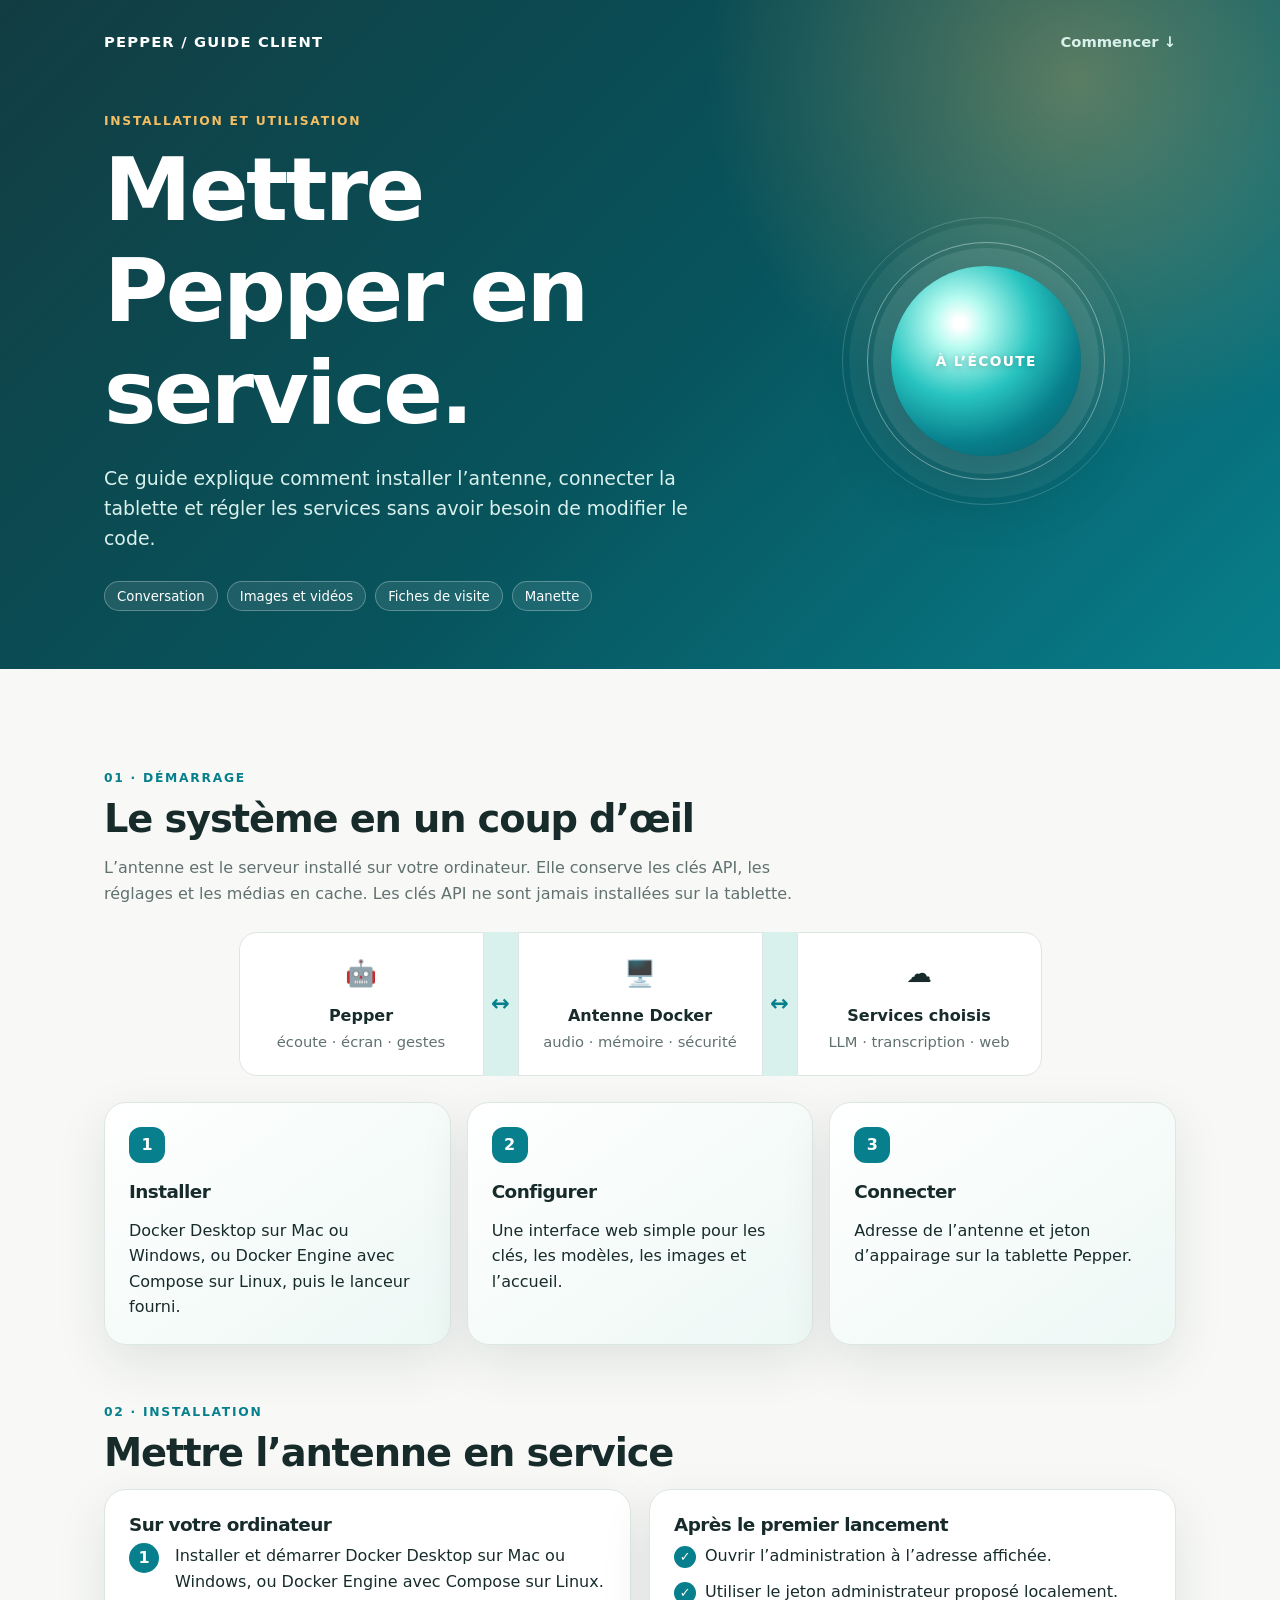
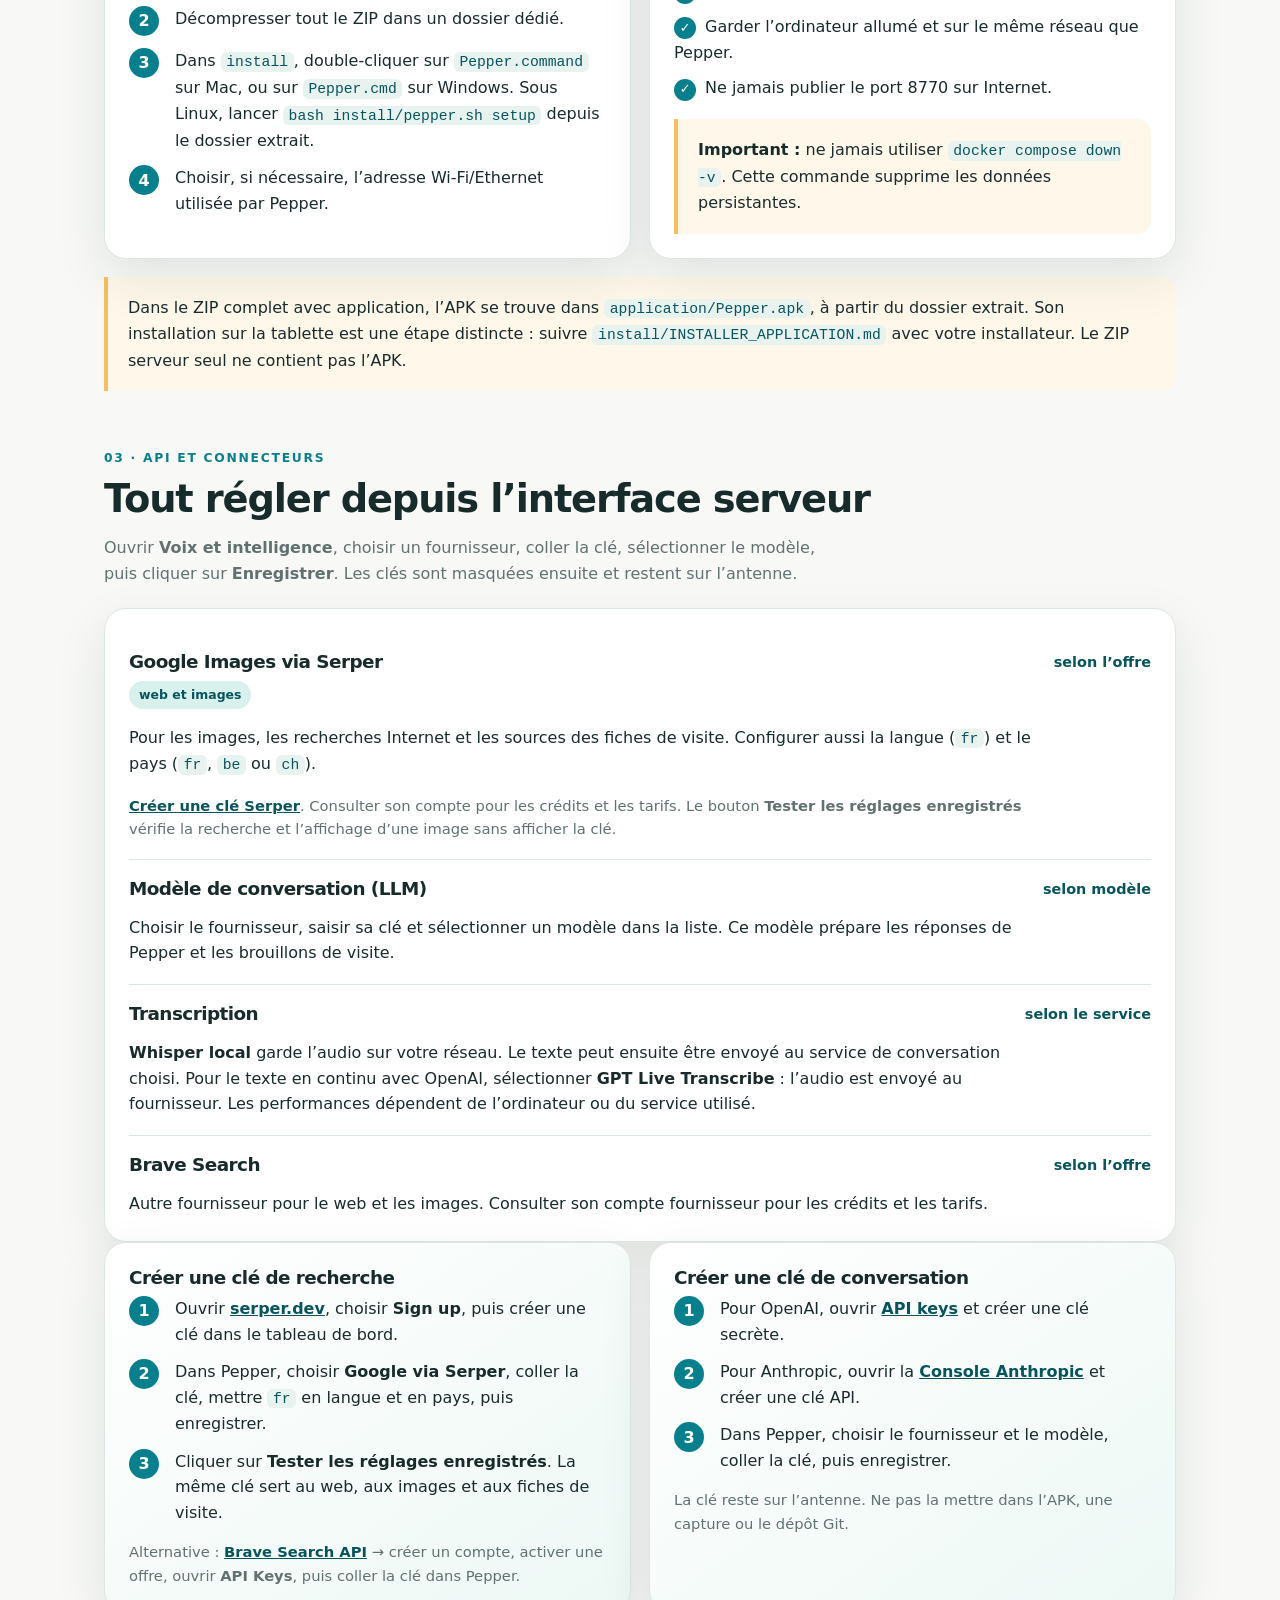
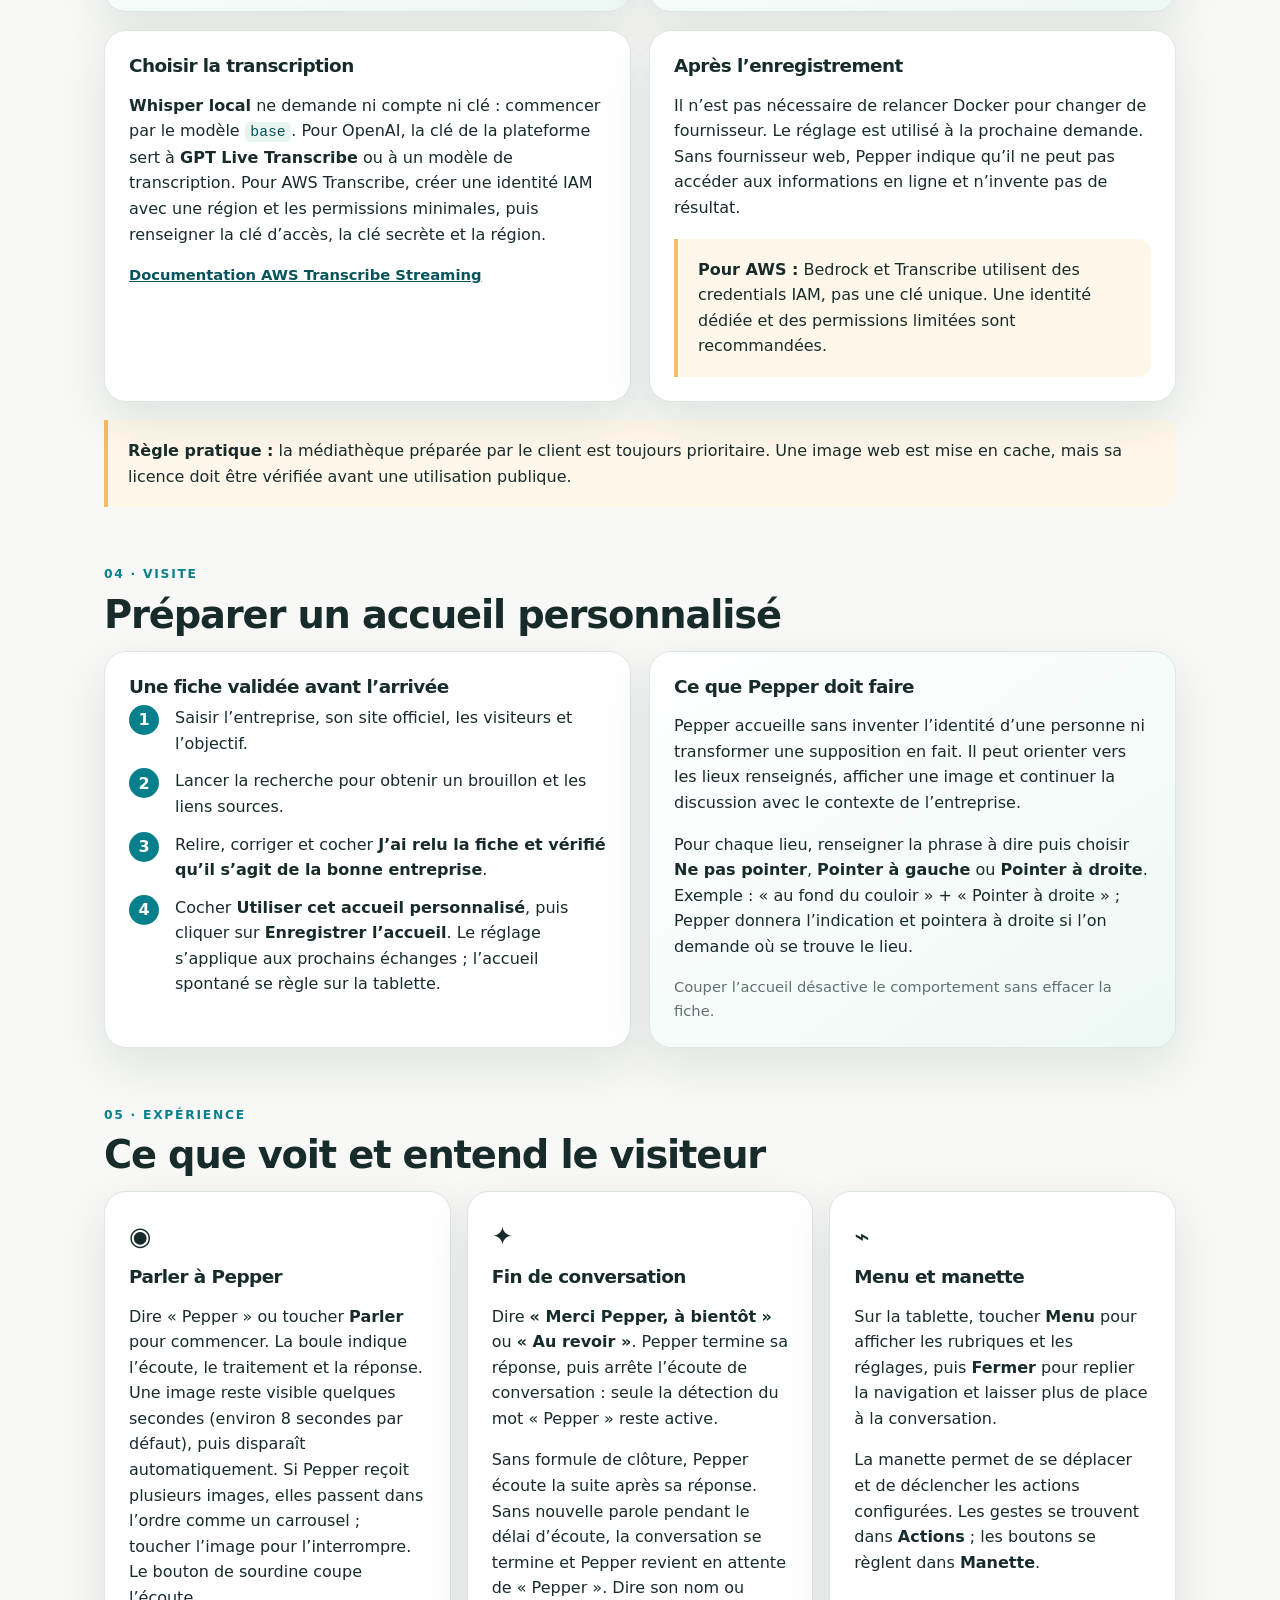
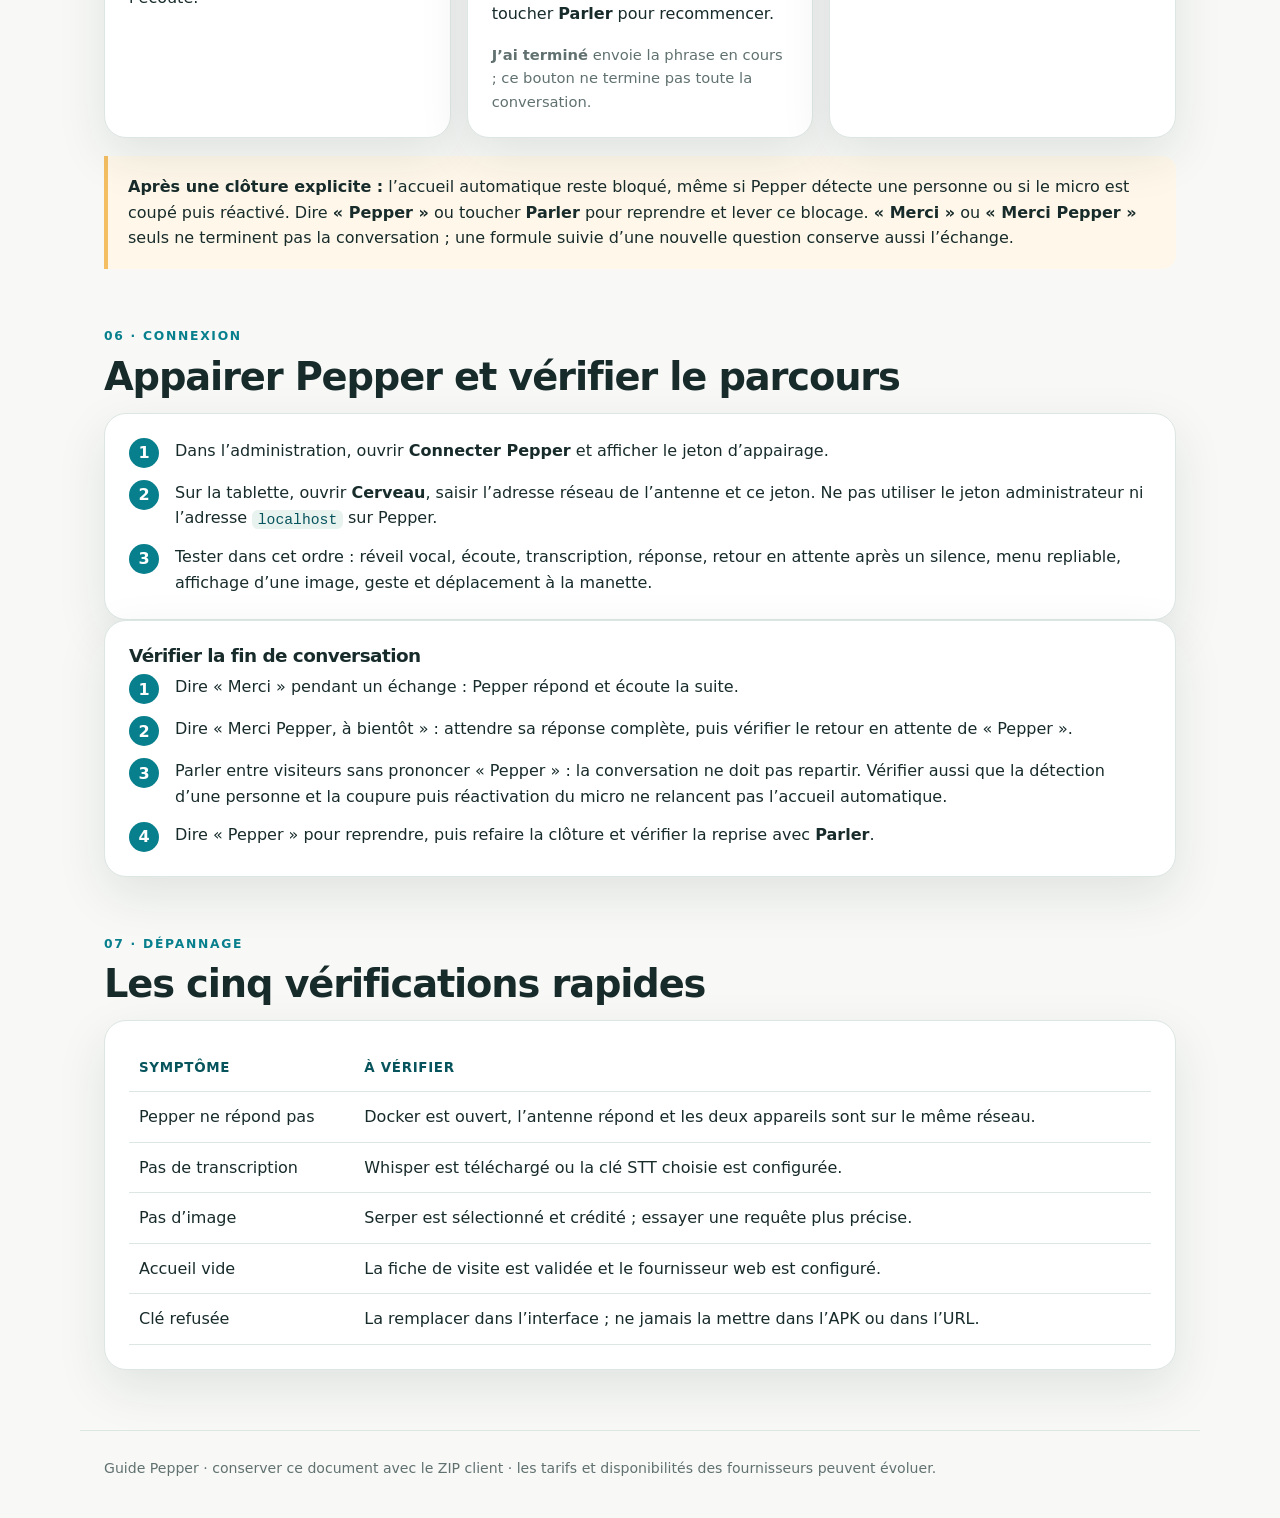
==== docs/PEPPER_CLIENT_GUIDE.html @ 515cb0f2 "Initial open-source Pepper application and antenna" ====
<!doctype html>
<html lang="fr">
<head>
  <meta charset="utf-8">
  <meta name="viewport" content="width=device-width, initial-scale=1">
  <title>Pepper · guide de mise en route</title>
  <style>
    :root { --paper:#f8f9f7; --ink:#182b2b; --muted:#607170; --teal:#087f8c; --teal-dark:#07545d; --mint:#d9f1ed; --sun:#f4be62; --line:#dce6e2; --card:#fff; --shadow:0 18px 50px rgba(24,43,43,.10); }
    * { box-sizing:border-box; }
    html { scroll-behavior:smooth; }
    body { margin:0; color:var(--ink); background:var(--paper); font:16px/1.6 Inter, ui-sans-serif, system-ui, -apple-system, BlinkMacSystemFont, "Segoe UI", sans-serif; }
    a { color:var(--teal-dark); font-weight:700; }
    .hero { overflow:hidden; color:#fff; background:radial-gradient(circle at 84% 12%, rgba(244,190,98,.35), transparent 23rem), linear-gradient(135deg,#123d42 0%,#07545d 53%,#087f8c 100%); }
    .hero-inner, main, footer { max-width:1120px; margin:auto; padding-left:24px; padding-right:24px; }
    .hero-inner { padding-top:30px; padding-bottom:58px; }
    nav { display:flex; align-items:center; justify-content:space-between; gap:18px; margin-bottom:58px; font-size:.92rem; }
    nav strong { letter-spacing:.08em; text-transform:uppercase; }
    nav a { color:#d9f1ed; text-decoration:none; }
    .hero-grid { display:grid; grid-template-columns:minmax(0,1.25fr) minmax(250px,.75fr); align-items:center; gap:60px; }
    h1,h2,h3 { line-height:1.15; letter-spacing:-.03em; }
    h1 { max-width:700px; margin:0 0 20px; font-size:clamp(2.6rem,7vw,5.5rem); }
    h2 { margin:0 0 14px; font-size:clamp(1.7rem,3vw,2.5rem); }
    h3 { margin:0 0 8px; font-size:1.15rem; }
    .lead { max-width:680px; margin:0; color:#d9f1ed; font-size:1.18rem; }
    .tag-row { display:flex; flex-wrap:wrap; gap:9px; margin-top:28px; }
    .tag { display:inline-flex; align-items:center; min-height:30px; padding:3px 12px; border:1px solid rgba(255,255,255,.28); border-radius:99px; color:#fff; background:rgba(255,255,255,.09); font-size:.83rem; }
    .orb-wrap { display:grid; place-items:center; min-height:280px; }
    .orb { position:relative; display:grid; place-items:center; width:190px; aspect-ratio:1; border-radius:50%; background:radial-gradient(circle at 36% 30%,#fff 0 3%,#b7fbf0 14%,#28c4c0 41%,#087f8c 67%,#07545d 100%); box-shadow:0 0 0 18px rgba(217,241,237,.10),0 0 0 42px rgba(217,241,237,.06),0 24px 70px rgba(0,0,0,.28); animation:breathe 3.2s ease-in-out infinite; }
    .orb::before,.orb::after { content:""; position:absolute; border:1px solid rgba(217,241,237,.45); border-radius:50%; inset:-24px; animation:ring 3.2s ease-in-out infinite; }
    .orb::after { inset:-49px; opacity:.45; animation-delay:.35s; }
    .orb-label { position:relative; z-index:1; color:#fff; font-size:.86rem; font-weight:800; letter-spacing:.1em; text-transform:uppercase; text-shadow:0 1px 6px rgba(0,0,0,.25); }
    @keyframes breathe { 0%,100% { transform:scale(.94); } 50% { transform:scale(1.08); } }
    @keyframes ring { 0%,100% { transform:scale(.92); opacity:.25; } 50% { transform:scale(1.08); opacity:.85; } }
    main { padding-top:42px; padding-bottom:60px; }
    .section { margin-top:58px; scroll-margin-top:20px; }
    .section-intro { max-width:720px; margin:0 0 22px; color:var(--muted); }
    .eyebrow { margin:0 0 8px; color:var(--teal); font-size:.77rem; font-weight:900; letter-spacing:.14em; text-transform:uppercase; }
    .grid-3 { display:grid; grid-template-columns:repeat(3,1fr); gap:16px; }
    .grid-2 { display:grid; grid-template-columns:repeat(2,1fr); gap:18px; }
    .card { padding:24px; border:1px solid var(--line); border-radius:22px; background:var(--card); box-shadow:var(--shadow); }
    .card.soft { background:linear-gradient(145deg,#fff,#edf8f5); }
    .number { display:grid; place-items:center; width:36px; height:36px; margin-bottom:18px; border-radius:12px; color:#fff; background:var(--teal); font-weight:900; }
    .card p:last-child { margin-bottom:0; }
    .flow { display:flex; align-items:stretch; justify-content:center; gap:0; margin:26px 0; }
    .flow-node { flex:1; max-width:245px; padding:20px 16px; border:1px solid var(--line); background:#fff; text-align:center; }
    .flow-node:first-child { border-radius:18px 0 0 18px; }
    .flow-node:last-child { border-radius:0 18px 18px 0; }
    .flow-arrow { display:grid; place-items:center; min-width:34px; color:var(--teal); background:var(--mint); font-size:1.4rem; font-weight:900; }
    .icon { display:block; margin-bottom:9px; font-size:1.6rem; }
    .step-list { display:grid; gap:12px; margin:0; padding:0; list-style:none; counter-reset:step; }
    .step-list li { display:block; position:relative; min-height:30px; padding-left:46px; counter-increment:step; }
    .step-list li::before { content:counter(step); position:absolute; top:0; left:0; display:grid; place-items:center; width:30px; height:30px; border-radius:50%; color:#fff; background:var(--teal); font-weight:900; }
    .mini { color:var(--muted); font-size:.92rem; }
    .provider { display:grid; grid-template-columns:1fr auto; gap:18px; align-items:start; padding:18px 0; border-bottom:1px solid var(--line); }
    .provider:last-child { border-bottom:0; padding-bottom:0; }
    .badge { display:inline-flex; padding:4px 10px; border-radius:99px; color:var(--teal-dark); background:var(--mint); font-size:.78rem; font-weight:900; white-space:nowrap; }
    .price { color:var(--teal-dark); font-size:.9rem; font-weight:800; text-align:right; }
    code { padding:.12em .38em; border-radius:6px; color:#07545d; background:#e8f2ef; font-size:.92em; }
    .callout { margin-top:18px; padding:18px 20px; border-left:4px solid var(--sun); border-radius:0 14px 14px 0; background:#fff8ea; }
    table { width:100%; border-collapse:collapse; }
    th,td { padding:12px 10px; border-bottom:1px solid var(--line); text-align:left; vertical-align:top; }
    th { color:var(--teal-dark); font-size:.84rem; text-transform:uppercase; letter-spacing:.05em; }
    .check { display:grid; gap:10px; margin:0; padding:0; list-style:none; }
    .check li::before { content:"✓"; display:inline-grid; place-items:center; width:22px; height:22px; margin-right:9px; border-radius:50%; color:#fff; background:var(--teal); font-size:.8rem; font-weight:900; }
    footer { padding-top:26px; padding-bottom:46px; border-top:1px solid var(--line); color:var(--muted); font-size:.88rem; }
    @media (max-width:760px) { .hero-grid,.grid-2,.grid-3 { grid-template-columns:1fr; } .hero-inner { padding-bottom:42px; } nav { margin-bottom:38px; } nav a { display:none; } .orb-wrap { min-height:230px; } .orb { width:150px; } .flow { align-items:stretch; flex-direction:column; } .flow-node,.flow-node:first-child,.flow-node:last-child { max-width:none; border-radius:0; } .flow-node:first-child { border-radius:18px 18px 0 0; } .flow-node:last-child { border-radius:0 0 18px 18px; } .flow-arrow { min-height:30px; } .provider { grid-template-columns:1fr; } .price { text-align:left; } }
    @media print { body { background:#fff; } .hero { color:#000; background:#fff; } .hero-inner { padding-top:10px; padding-bottom:20px; } nav a,.orb-wrap { display:none; } .lead { color:#333; } .card { box-shadow:none; break-inside:avoid; } .section { margin-top:30px; } a { color:#000; } }
  </style>
</head>
<body>
  <header class="hero">
    <div class="hero-inner">
      <nav><strong>Pepper / guide client</strong><a href="#demarrage">Commencer ↓</a></nav>
      <div class="hero-grid">
        <div>
          <p class="eyebrow" style="color:#f4be62">Installation et utilisation</p>
          <h1>Mettre Pepper en service.</h1>
          <p class="lead">Ce guide explique comment installer l’antenne, connecter la tablette et régler les services sans avoir besoin de modifier le code.</p>
          <div class="tag-row"><span class="tag">Conversation</span><span class="tag">Images et vidéos</span><span class="tag">Fiches de visite</span><span class="tag">Manette</span></div>
        </div>
        <div class="orb-wrap" aria-label="Illustration de l'orbe vocal"><div class="orb"><span class="orb-label">à l’écoute</span></div></div>
      </div>
    </div>
  </header>

  <main>
    <section class="section" id="demarrage">
      <p class="eyebrow">01 · démarrage</p><h2>Le système en un coup d’œil</h2>
      <p class="section-intro">L’antenne est le serveur installé sur votre ordinateur. Elle conserve les clés API, les réglages et les médias en cache. Les clés API ne sont jamais installées sur la tablette.</p>
      <div class="flow" aria-label="Flux entre Pepper et les services"><div class="flow-node"><span class="icon">🤖</span><strong>Pepper</strong><br><span class="mini">écoute · écran · gestes</span></div><div class="flow-arrow">↔</div><div class="flow-node"><span class="icon">🖥️</span><strong>Antenne Docker</strong><br><span class="mini">audio · mémoire · sécurité</span></div><div class="flow-arrow">↔</div><div class="flow-node"><span class="icon">☁️</span><strong>Services choisis</strong><br><span class="mini">LLM · transcription · web</span></div></div>
      <div class="grid-3">
        <article class="card soft"><div class="number">1</div><h3>Installer</h3><p>Docker Desktop sur Mac ou Windows, ou Docker Engine avec Compose sur Linux, puis le lanceur fourni.</p></article>
        <article class="card soft"><div class="number">2</div><h3>Configurer</h3><p>Une interface web simple pour les clés, les modèles, les images et l’accueil.</p></article>
        <article class="card soft"><div class="number">3</div><h3>Connecter</h3><p>Adresse de l’antenne et jeton d’appairage sur la tablette Pepper.</p></article>
      </div>
    </section>

    <section class="section">
      <p class="eyebrow">02 · installation</p><h2>Mettre l’antenne en service</h2>
      <div class="grid-2">
        <article class="card"><h3>Sur votre ordinateur</h3><ol class="step-list"><li>Installer et démarrer Docker Desktop sur Mac ou Windows, ou Docker Engine avec Compose sur Linux.</li><li>Décompresser tout le ZIP dans un dossier dédié.</li><li>Dans <code>install</code>, double-cliquer sur <code>Pepper.command</code> sur Mac, ou sur <code>Pepper.cmd</code> sur Windows. Sous Linux, lancer <code>bash install/pepper.sh setup</code> depuis le dossier extrait.</li><li>Choisir, si nécessaire, l’adresse Wi-Fi/Ethernet utilisée par Pepper.</li></ol></article>
        <article class="card"><h3>Après le premier lancement</h3><ul class="check"><li>Ouvrir l’administration à l’adresse affichée.</li><li>Utiliser le jeton administrateur proposé localement.</li><li>Garder l’ordinateur allumé et sur le même réseau que Pepper.</li><li>Ne jamais publier le port 8770 sur Internet.</li></ul><div class="callout"><strong>Important :</strong> ne jamais utiliser <code>docker compose down -v</code>. Cette commande supprime les données persistantes.</div></article>
      </div>
    </section>

    <p class="callout">Dans le ZIP complet avec application, l’APK se trouve dans <code>application/Pepper.apk</code>, à partir du dossier extrait. Son installation sur la tablette est une étape distincte : suivre <code>install/INSTALLER_APPLICATION.md</code> avec votre installateur. Le ZIP serveur seul ne contient pas l’APK.</p>

    <section class="section" id="api">
      <p class="eyebrow">03 · api et connecteurs</p><h2>Tout régler depuis l’interface serveur</h2>
      <p class="section-intro">Ouvrir <strong>Voix et intelligence</strong>, choisir un fournisseur, coller la clé, sélectionner le modèle, puis cliquer sur <strong>Enregistrer</strong>. Les clés sont masquées ensuite et restent sur l’antenne.</p>
      <div class="card">
        <div class="provider"><div><h3>Google Images via Serper</h3><span class="badge">web et images</span><p>Pour les images, les recherches Internet et les sources des fiches de visite. Configurer aussi la langue (<code>fr</code>) et le pays (<code>fr</code>, <code>be</code> ou <code>ch</code>).</p><p class="mini"><a href="https://serper.dev/">Créer une clé Serper</a>. Consulter son compte pour les crédits et les tarifs. Le bouton <strong>Tester les réglages enregistrés</strong> vérifie la recherche et l’affichage d’une image sans afficher la clé.</p></div><div class="price">selon l’offre</div></div>
        <div class="provider"><div><h3>Modèle de conversation (LLM)</h3><p>Choisir le fournisseur, saisir sa clé et sélectionner un modèle dans la liste. Ce modèle prépare les réponses de Pepper et les brouillons de visite.</p></div><div class="price">selon modèle</div></div>
        <div class="provider"><div><h3>Transcription</h3><p><strong>Whisper local</strong> garde l’audio sur votre réseau. Le texte peut ensuite être envoyé au service de conversation choisi. Pour le texte en continu avec OpenAI, sélectionner <strong>GPT Live Transcribe</strong> : l’audio est envoyé au fournisseur. Les performances dépendent de l’ordinateur ou du service utilisé.</p></div><div class="price">selon le service</div></div>
        <div class="provider"><div><h3>Brave Search</h3><p>Autre fournisseur pour le web et les images. Consulter son compte fournisseur pour les crédits et les tarifs.</p></div><div class="price">selon l’offre</div></div>
      </div>
      <div class="grid-2">
        <article class="card soft"><h3>Créer une clé de recherche</h3><ol class="step-list"><li>Ouvrir <a href="https://serper.dev/">serper.dev</a>, choisir <strong>Sign up</strong>, puis créer une clé dans le tableau de bord.</li><li>Dans Pepper, choisir <strong>Google via Serper</strong>, coller la clé, mettre <code>fr</code> en langue et en pays, puis enregistrer.</li><li>Cliquer sur <strong>Tester les réglages enregistrés</strong>. La même clé sert au web, aux images et aux fiches de visite.</li></ol><p class="mini">Alternative : <a href="https://brave.com/search/api/">Brave Search API</a> → créer un compte, activer une offre, ouvrir <strong>API Keys</strong>, puis coller la clé dans Pepper.</p></article>
        <article class="card soft"><h3>Créer une clé de conversation</h3><ol class="step-list"><li>Pour OpenAI, ouvrir <a href="https://platform.openai.com/api-keys">API keys</a> et créer une clé secrète.</li><li>Pour Anthropic, ouvrir la <a href="https://console.anthropic.com/settings/keys">Console Anthropic</a> et créer une clé API.</li><li>Dans Pepper, choisir le fournisseur et le modèle, coller la clé, puis enregistrer.</li></ol><p class="mini">La clé reste sur l’antenne. Ne pas la mettre dans l’APK, une capture ou le dépôt Git.</p></article>
        <article class="card"><h3>Choisir la transcription</h3><p><strong>Whisper local</strong> ne demande ni compte ni clé : commencer par le modèle <code>base</code>. Pour OpenAI, la clé de la plateforme sert à <strong>GPT Live Transcribe</strong> ou à un modèle de transcription. Pour AWS Transcribe, créer une identité IAM avec une région et les permissions minimales, puis renseigner la clé d’accès, la clé secrète et la région.</p><p class="mini"><a href="https://docs.aws.amazon.com/transcribe/latest/dg/streaming.html">Documentation AWS Transcribe Streaming</a></p></article>
        <article class="card"><h3>Après l’enregistrement</h3><p>Il n’est pas nécessaire de relancer Docker pour changer de fournisseur. Le réglage est utilisé à la prochaine demande. Sans fournisseur web, Pepper indique qu’il ne peut pas accéder aux informations en ligne et n’invente pas de résultat.</p><div class="callout"><strong>Pour AWS :</strong> Bedrock et Transcribe utilisent des credentials IAM, pas une clé unique. Une identité dédiée et des permissions limitées sont recommandées.</div></article>
      </div>
      <div class="callout"><strong>Règle pratique :</strong> la médiathèque préparée par le client est toujours prioritaire. Une image web est mise en cache, mais sa licence doit être vérifiée avant une utilisation publique.</div>
    </section>

    <section class="section">
      <p class="eyebrow">04 · visite</p><h2>Préparer un accueil personnalisé</h2>
      <div class="grid-2">
        <article class="card"><h3>Une fiche validée avant l’arrivée</h3><ol class="step-list"><li>Saisir l’entreprise, son site officiel, les visiteurs et l’objectif.</li><li>Lancer la recherche pour obtenir un brouillon et les liens sources.</li><li>Relire, corriger et cocher <strong>J’ai relu la fiche et vérifié qu’il s’agit de la bonne entreprise</strong>.</li><li>Cocher <strong>Utiliser cet accueil personnalisé</strong>, puis cliquer sur <strong>Enregistrer l’accueil</strong>. Le réglage s’applique aux prochains échanges ; l’accueil spontané se règle sur la tablette.</li></ol></article>
        <article class="card soft"><h3>Ce que Pepper doit faire</h3><p>Pepper accueille sans inventer l’identité d’une personne ni transformer une supposition en fait. Il peut orienter vers les lieux renseignés, afficher une image et continuer la discussion avec le contexte de l’entreprise.</p><p>Pour chaque lieu, renseigner la phrase à dire puis choisir <strong>Ne pas pointer</strong>, <strong>Pointer à gauche</strong> ou <strong>Pointer à droite</strong>. Exemple : « au fond du couloir » + « Pointer à droite » ; Pepper donnera l’indication et pointera à droite si l’on demande où se trouve le lieu.</p><p class="mini">Couper l’accueil désactive le comportement sans effacer la fiche.</p></article>
      </div>
    </section>

    <section class="section">
      <p class="eyebrow">05 · expérience</p><h2>Ce que voit et entend le visiteur</h2>
      <div class="grid-3">
        <article class="card"><span class="icon">◉</span><h3>Parler à Pepper</h3><p>Dire « Pepper » ou toucher <strong>Parler</strong> pour commencer. La boule indique l’écoute, le traitement et la réponse. Une image reste visible quelques secondes (environ 8 secondes par défaut), puis disparaît automatiquement. Si Pepper reçoit plusieurs images, elles passent dans l’ordre comme un carrousel ; toucher l’image pour l’interrompre. Le bouton de sourdine coupe l’écoute.</p></article>
        <article class="card"><span class="icon">✦</span><h3>Fin de conversation</h3><p>Dire <strong>« Merci Pepper, à bientôt »</strong> ou <strong>« Au revoir »</strong>. Pepper termine sa réponse, puis arrête l’écoute de conversation : seule la détection du mot « Pepper » reste active.</p><p>Sans formule de clôture, Pepper écoute la suite après sa réponse. Sans nouvelle parole pendant le délai d’écoute, la conversation se termine et Pepper revient en attente de « Pepper ». Dire son nom ou toucher <strong>Parler</strong> pour recommencer.</p><p class="mini"><strong>J’ai terminé</strong> envoie la phrase en cours ; ce bouton ne termine pas toute la conversation.</p></article>
        <article class="card"><span class="icon">⌁</span><h3>Menu et manette</h3><p>Sur la tablette, toucher <strong>Menu</strong> pour afficher les rubriques et les réglages, puis <strong>Fermer</strong> pour replier la navigation et laisser plus de place à la conversation.</p><p>La manette permet de se déplacer et de déclencher les actions configurées. Les gestes se trouvent dans <strong>Actions</strong> ; les boutons se règlent dans <strong>Manette</strong>.</p></article>
      </div>
    <div class="callout"><strong>Après une clôture explicite :</strong> l’accueil automatique reste bloqué, même si Pepper détecte une personne ou si le micro est coupé puis réactivé. Dire <strong>« Pepper »</strong> ou toucher <strong>Parler</strong> pour reprendre et lever ce blocage. <strong>« Merci »</strong> ou <strong>« Merci Pepper »</strong> seuls ne terminent pas la conversation ; une formule suivie d’une nouvelle question conserve aussi l’échange.</div>
    </section>

    <section class="section">
      <p class="eyebrow">06 · connexion</p><h2>Appairer Pepper et vérifier le parcours</h2>
      <div class="card"><ol class="step-list"><li>Dans l’administration, ouvrir <strong>Connecter Pepper</strong> et afficher le jeton d’appairage.</li><li>Sur la tablette, ouvrir <strong>Cerveau</strong>, saisir l’adresse réseau de l’antenne et ce jeton. Ne pas utiliser le jeton administrateur ni l’adresse <code>localhost</code> sur Pepper.</li><li>Tester dans cet ordre : réveil vocal, écoute, transcription, réponse, retour en attente après un silence, menu repliable, affichage d’une image, geste et déplacement à la manette.</li></ol></div>
    <div class="card"><h3>Vérifier la fin de conversation</h3><ol class="step-list"><li>Dire « Merci » pendant un échange : Pepper répond et écoute la suite.</li><li>Dire « Merci Pepper, à bientôt » : attendre sa réponse complète, puis vérifier le retour en attente de « Pepper ».</li><li>Parler entre visiteurs sans prononcer « Pepper » : la conversation ne doit pas repartir. Vérifier aussi que la détection d’une personne et la coupure puis réactivation du micro ne relancent pas l’accueil automatique.</li><li>Dire « Pepper » pour reprendre, puis refaire la clôture et vérifier la reprise avec <strong>Parler</strong>.</li></ol></div>
    </section>

    <section class="section">
      <p class="eyebrow">07 · dépannage</p><h2>Les cinq vérifications rapides</h2>
      <div class="card"><table><thead><tr><th>Symptôme</th><th>À vérifier</th></tr></thead><tbody><tr><td>Pepper ne répond pas</td><td>Docker est ouvert, l’antenne répond et les deux appareils sont sur le même réseau.</td></tr><tr><td>Pas de transcription</td><td>Whisper est téléchargé ou la clé STT choisie est configurée.</td></tr><tr><td>Pas d’image</td><td>Serper est sélectionné et crédité ; essayer une requête plus précise.</td></tr><tr><td>Accueil vide</td><td>La fiche de visite est validée et le fournisseur web est configuré.</td></tr><tr><td>Clé refusée</td><td>La remplacer dans l’interface ; ne jamais la mettre dans l’APK ou dans l’URL.</td></tr></tbody></table></div>
    </section>
  </main>
  <footer>Guide Pepper · conserver ce document avec le ZIP client · les tarifs et disponibilités des fournisseurs peuvent évoluer.</footer>
</body>
</html>
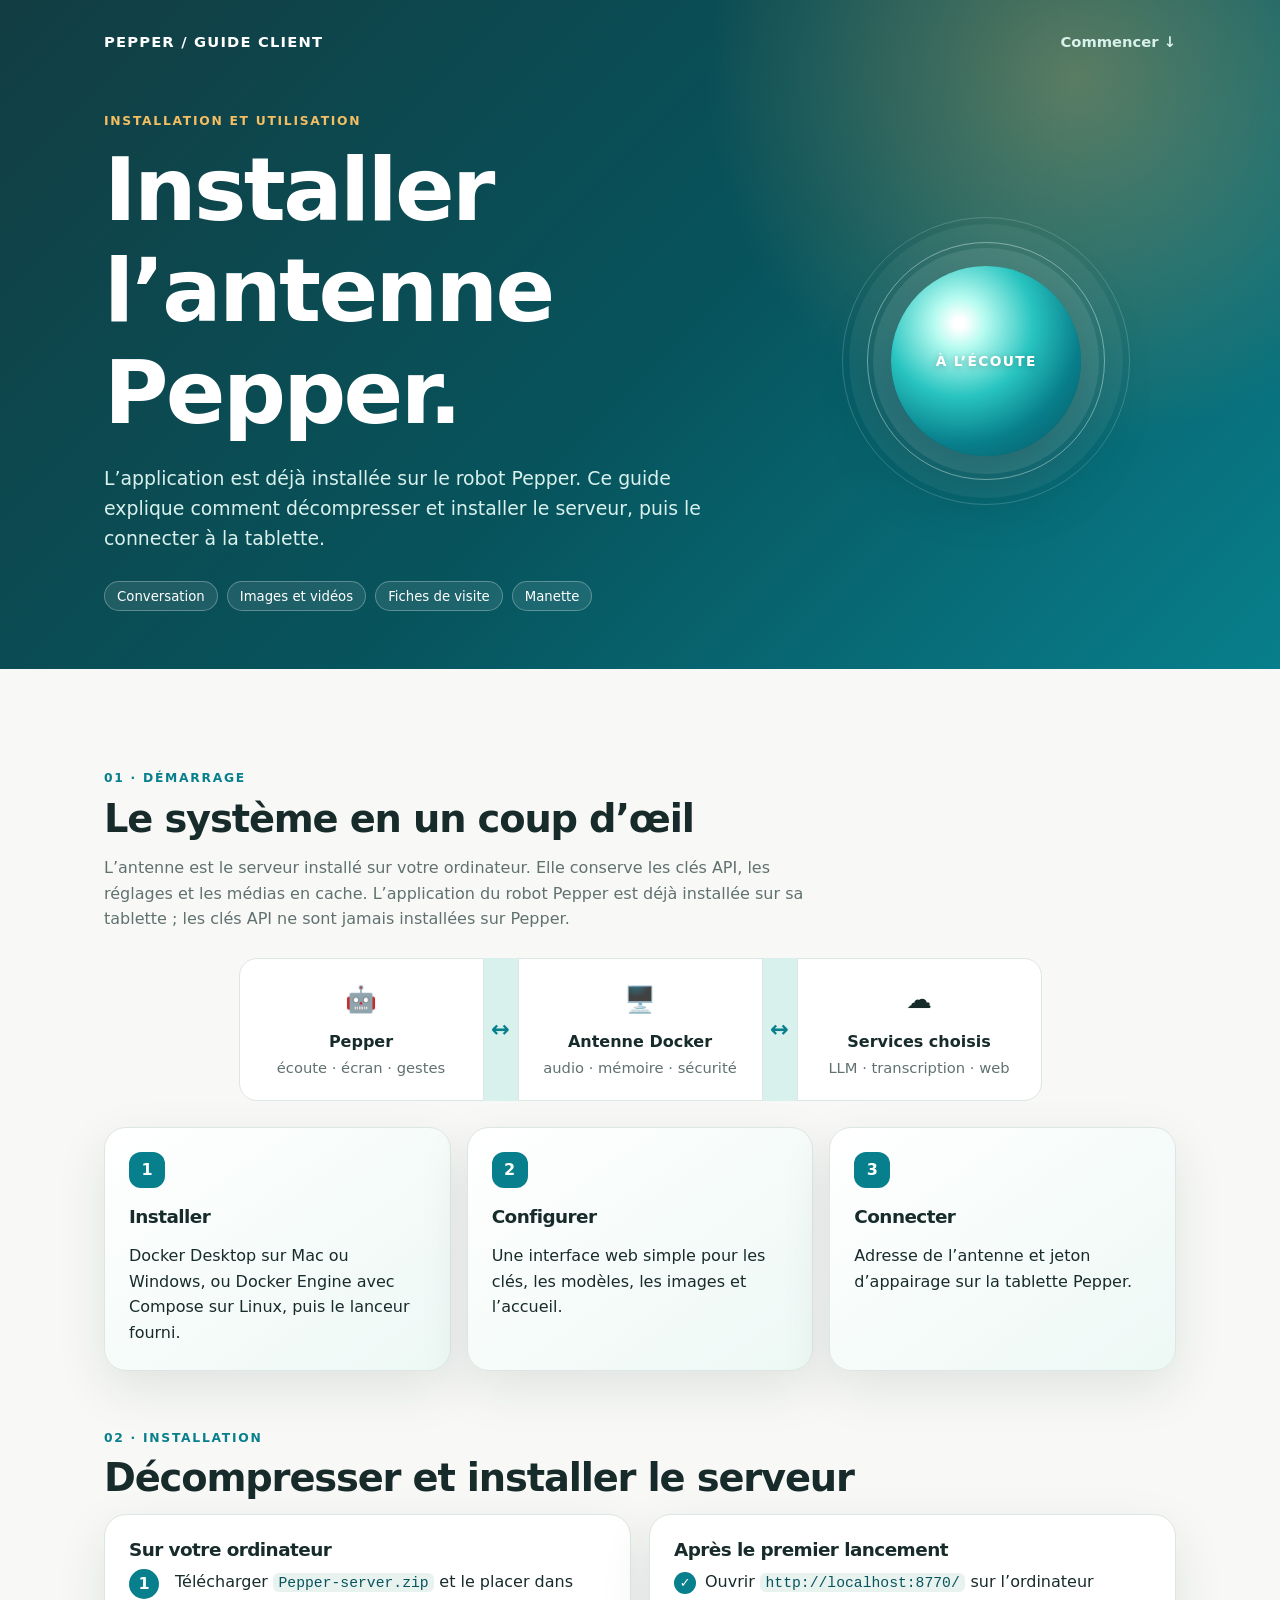
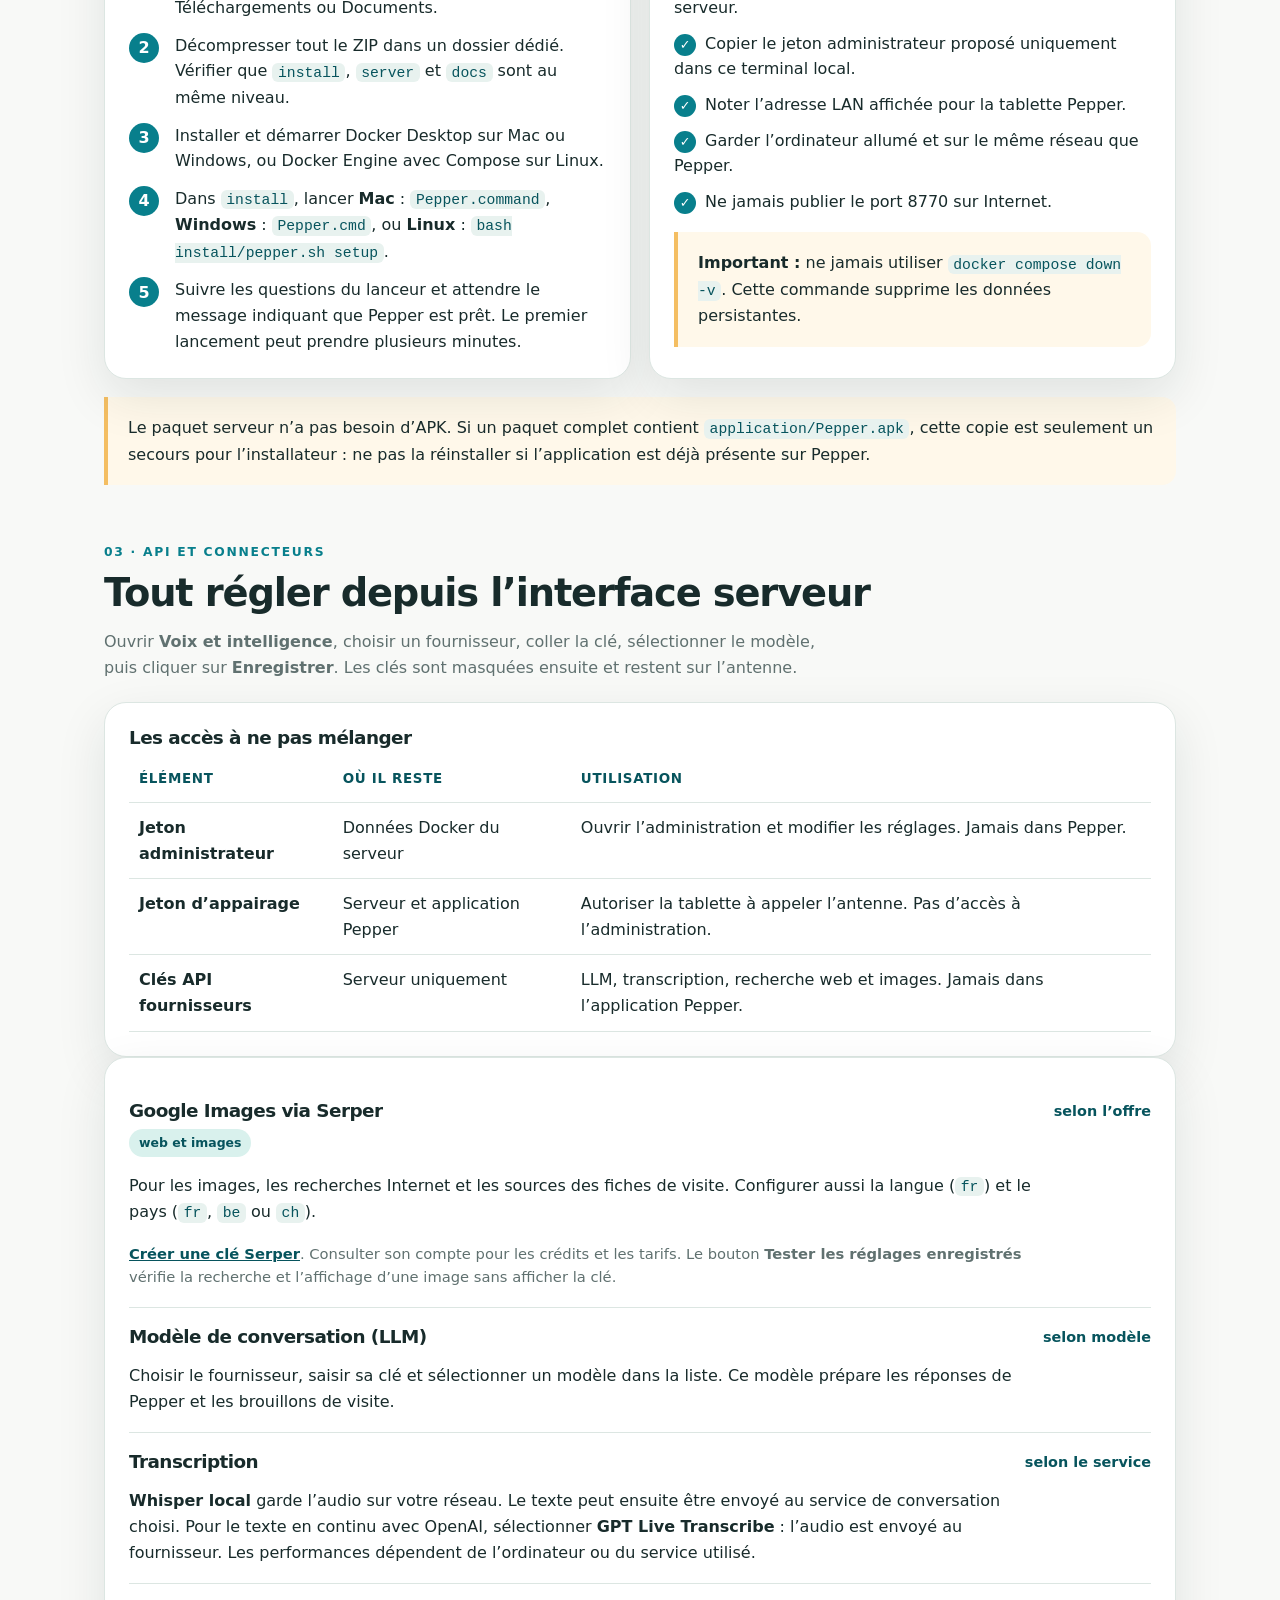
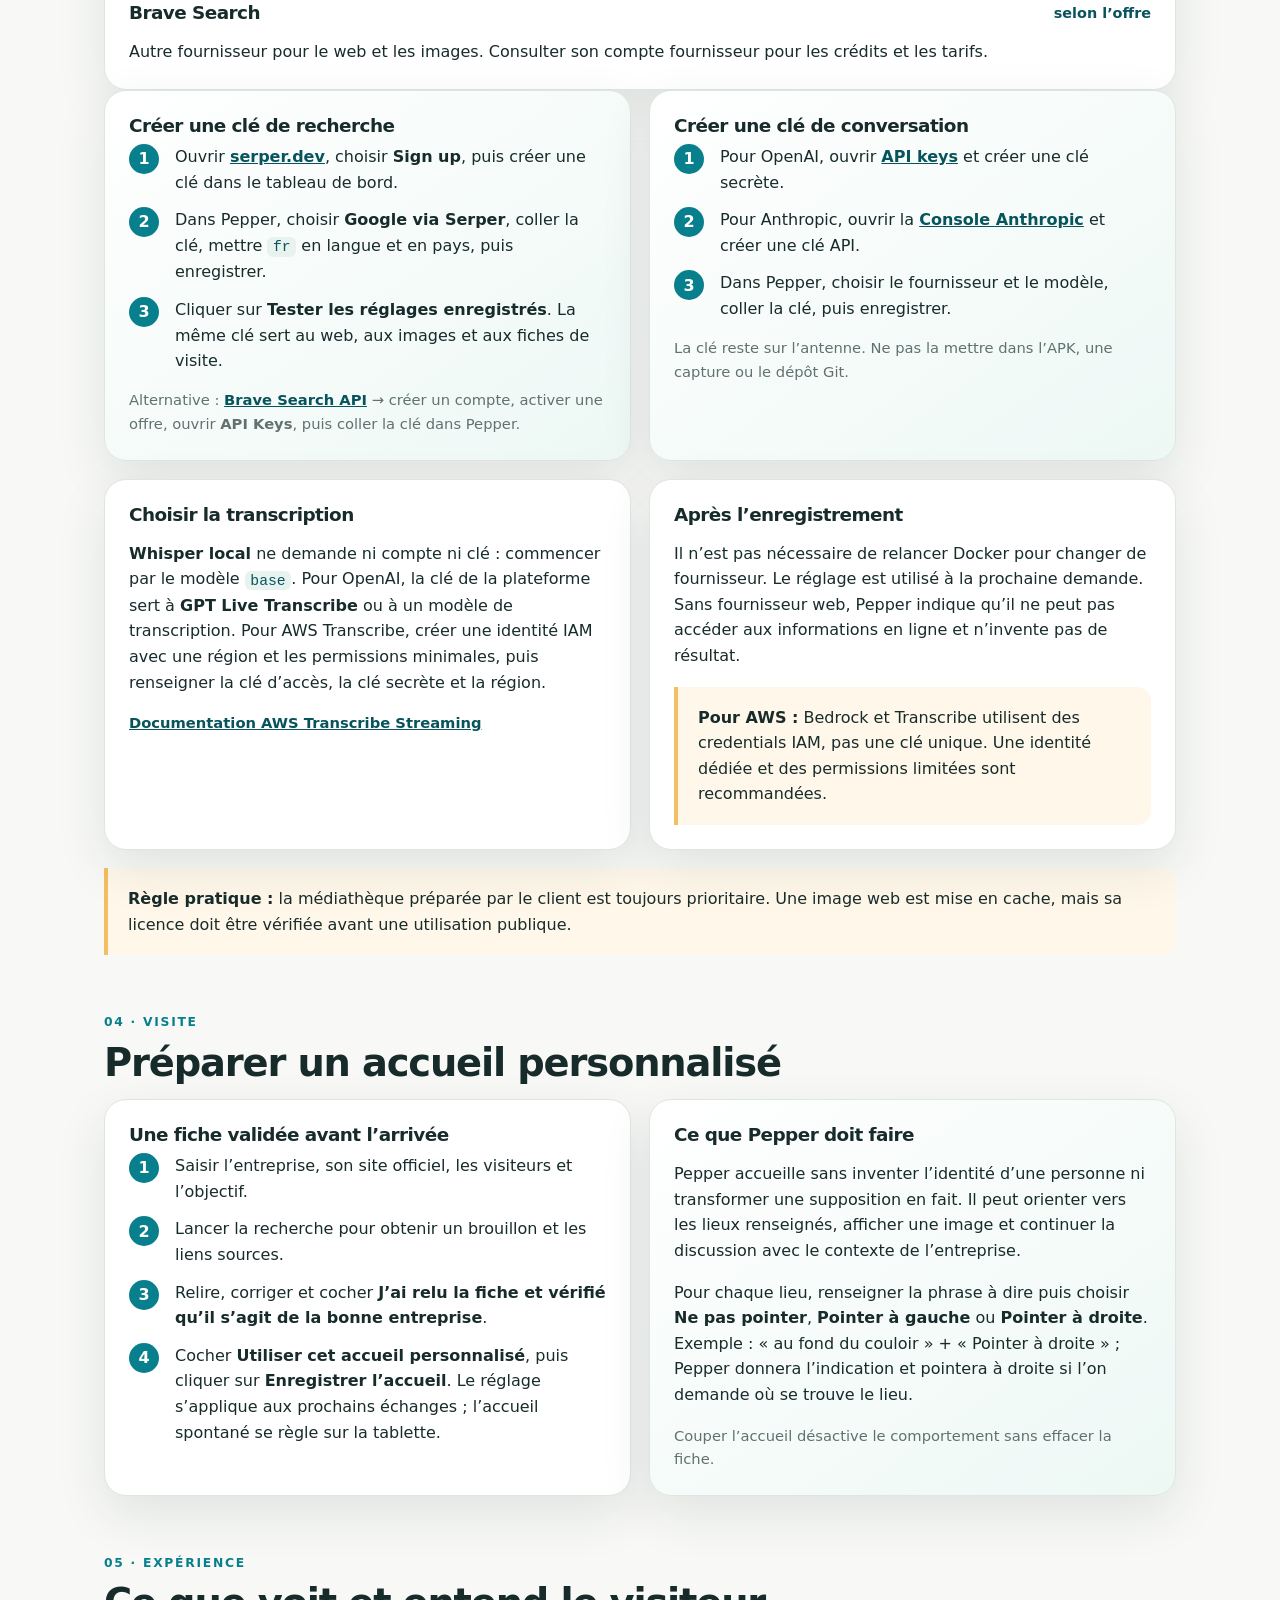
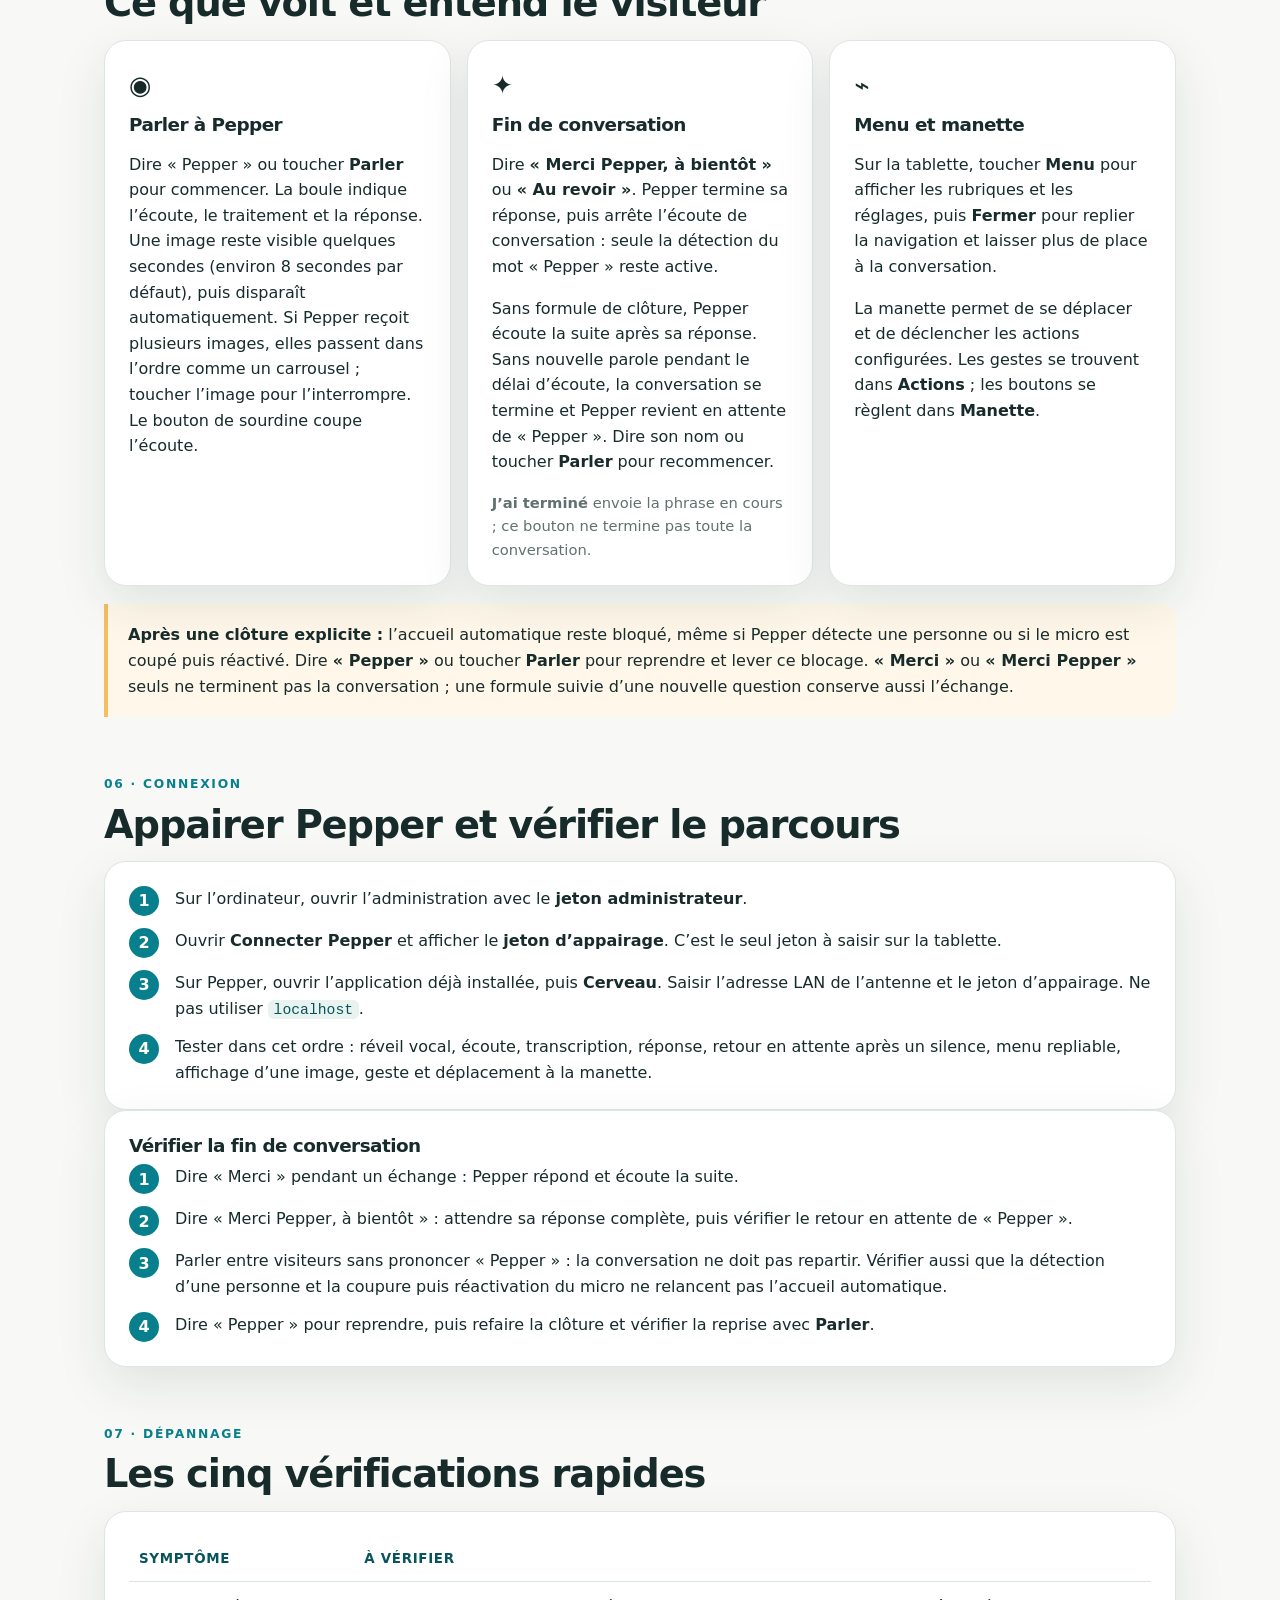
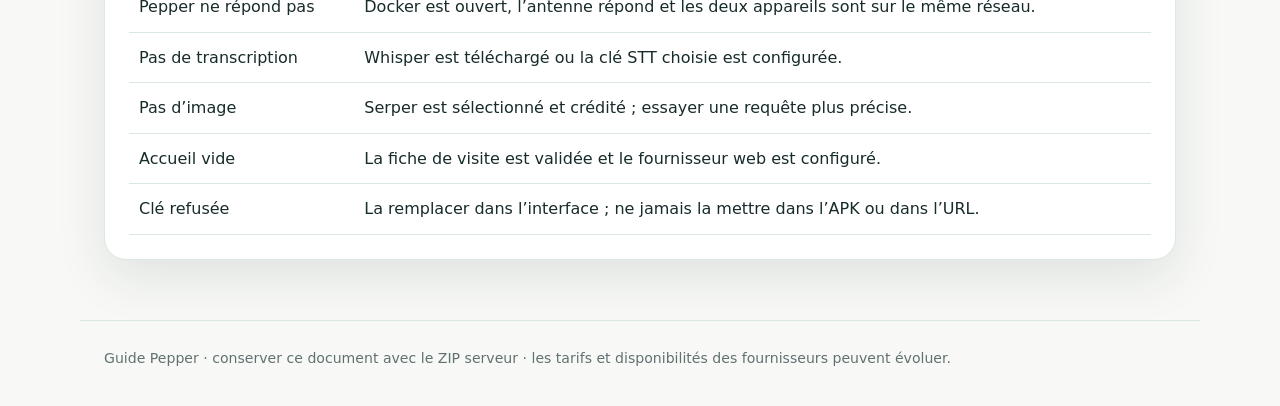
==== commit 1ab0689b: "Clarify server installation and Pepper pairing" ====
--- a/docs/PEPPER_CLIENT_GUIDE.html
+++ b/docs/PEPPER_CLIENT_GUIDE.html
@@ -3,7 +3,7 @@
 <head>
   <meta charset="utf-8">
   <meta name="viewport" content="width=device-width, initial-scale=1">
-  <title>Pepper · guide de mise en route</title>
+  <title>Pepper · installer l’antenne</title>
   <style>
     :root { --paper:#f8f9f7; --ink:#182b2b; --muted:#607170; --teal:#087f8c; --teal-dark:#07545d; --mint:#d9f1ed; --sun:#f4be62; --line:#dce6e2; --card:#fff; --shadow:0 18px 50px rgba(24,43,43,.10); }
     * { box-sizing:border-box; }
@@ -74,8 +74,8 @@
       <div class="hero-grid">
         <div>
           <p class="eyebrow" style="color:#f4be62">Installation et utilisation</p>
-          <h1>Mettre Pepper en service.</h1>
-          <p class="lead">Ce guide explique comment installer l’antenne, connecter la tablette et régler les services sans avoir besoin de modifier le code.</p>
+          <h1>Installer l’antenne Pepper.</h1>
+          <p class="lead">L’application est déjà installée sur le robot Pepper. Ce guide explique comment décompresser et installer le serveur, puis le connecter à la tablette.</p>
           <div class="tag-row"><span class="tag">Conversation</span><span class="tag">Images et vidéos</span><span class="tag">Fiches de visite</span><span class="tag">Manette</span></div>
         </div>
         <div class="orb-wrap" aria-label="Illustration de l'orbe vocal"><div class="orb"><span class="orb-label">à l’écoute</span></div></div>
@@ -86,7 +86,7 @@
   <main>
     <section class="section" id="demarrage">
       <p class="eyebrow">01 · démarrage</p><h2>Le système en un coup d’œil</h2>
-      <p class="section-intro">L’antenne est le serveur installé sur votre ordinateur. Elle conserve les clés API, les réglages et les médias en cache. Les clés API ne sont jamais installées sur la tablette.</p>
+      <p class="section-intro">L’antenne est le serveur installé sur votre ordinateur. Elle conserve les clés API, les réglages et les médias en cache. L’application du robot Pepper est déjà installée sur sa tablette ; les clés API ne sont jamais installées sur Pepper.</p>
       <div class="flow" aria-label="Flux entre Pepper et les services"><div class="flow-node"><span class="icon">🤖</span><strong>Pepper</strong><br><span class="mini">écoute · écran · gestes</span></div><div class="flow-arrow">↔</div><div class="flow-node"><span class="icon">🖥️</span><strong>Antenne Docker</strong><br><span class="mini">audio · mémoire · sécurité</span></div><div class="flow-arrow">↔</div><div class="flow-node"><span class="icon">☁️</span><strong>Services choisis</strong><br><span class="mini">LLM · transcription · web</span></div></div>
       <div class="grid-3">
         <article class="card soft"><div class="number">1</div><h3>Installer</h3><p>Docker Desktop sur Mac ou Windows, ou Docker Engine avec Compose sur Linux, puis le lanceur fourni.</p></article>
@@ -96,18 +96,19 @@
     </section>
 
     <section class="section">
-      <p class="eyebrow">02 · installation</p><h2>Mettre l’antenne en service</h2>
+      <p class="eyebrow">02 · installation</p><h2>Décompresser et installer le serveur</h2>
       <div class="grid-2">
-        <article class="card"><h3>Sur votre ordinateur</h3><ol class="step-list"><li>Installer et démarrer Docker Desktop sur Mac ou Windows, ou Docker Engine avec Compose sur Linux.</li><li>Décompresser tout le ZIP dans un dossier dédié.</li><li>Dans <code>install</code>, double-cliquer sur <code>Pepper.command</code> sur Mac, ou sur <code>Pepper.cmd</code> sur Windows. Sous Linux, lancer <code>bash install/pepper.sh setup</code> depuis le dossier extrait.</li><li>Choisir, si nécessaire, l’adresse Wi-Fi/Ethernet utilisée par Pepper.</li></ol></article>
-        <article class="card"><h3>Après le premier lancement</h3><ul class="check"><li>Ouvrir l’administration à l’adresse affichée.</li><li>Utiliser le jeton administrateur proposé localement.</li><li>Garder l’ordinateur allumé et sur le même réseau que Pepper.</li><li>Ne jamais publier le port 8770 sur Internet.</li></ul><div class="callout"><strong>Important :</strong> ne jamais utiliser <code>docker compose down -v</code>. Cette commande supprime les données persistantes.</div></article>
+        <article class="card"><h3>Sur votre ordinateur</h3><ol class="step-list"><li>Télécharger <code>Pepper-server.zip</code> et le placer dans Téléchargements ou Documents.</li><li>Décompresser tout le ZIP dans un dossier dédié. Vérifier que <code>install</code>, <code>server</code> et <code>docs</code> sont au même niveau.</li><li>Installer et démarrer Docker Desktop sur Mac ou Windows, ou Docker Engine avec Compose sur Linux.</li><li>Dans <code>install</code>, lancer <strong>Mac</strong> : <code>Pepper.command</code>, <strong>Windows</strong> : <code>Pepper.cmd</code>, ou <strong>Linux</strong> : <code>bash install/pepper.sh setup</code>.</li><li>Suivre les questions du lanceur et attendre le message indiquant que Pepper est prêt. Le premier lancement peut prendre plusieurs minutes.</li></ol></article>
+        <article class="card"><h3>Après le premier lancement</h3><ul class="check"><li>Ouvrir <code>http://localhost:8770/</code> sur l’ordinateur serveur.</li><li>Copier le jeton administrateur proposé uniquement dans ce terminal local.</li><li>Noter l’adresse LAN affichée pour la tablette Pepper.</li><li>Garder l’ordinateur allumé et sur le même réseau que Pepper.</li><li>Ne jamais publier le port 8770 sur Internet.</li></ul><div class="callout"><strong>Important :</strong> ne jamais utiliser <code>docker compose down -v</code>. Cette commande supprime les données persistantes.</div></article>
       </div>
     </section>
 
-    <p class="callout">Dans le ZIP complet avec application, l’APK se trouve dans <code>application/Pepper.apk</code>, à partir du dossier extrait. Son installation sur la tablette est une étape distincte : suivre <code>install/INSTALLER_APPLICATION.md</code> avec votre installateur. Le ZIP serveur seul ne contient pas l’APK.</p>
+    <p class="callout">Le paquet serveur n’a pas besoin d’APK. Si un paquet complet contient <code>application/Pepper.apk</code>, cette copie est seulement un secours pour l’installateur : ne pas la réinstaller si l’application est déjà présente sur Pepper.</p>
 
     <section class="section" id="api">
       <p class="eyebrow">03 · api et connecteurs</p><h2>Tout régler depuis l’interface serveur</h2>
       <p class="section-intro">Ouvrir <strong>Voix et intelligence</strong>, choisir un fournisseur, coller la clé, sélectionner le modèle, puis cliquer sur <strong>Enregistrer</strong>. Les clés sont masquées ensuite et restent sur l’antenne.</p>
+      <div class="card"><h3>Les accès à ne pas mélanger</h3><table><thead><tr><th>Élément</th><th>Où il reste</th><th>Utilisation</th></tr></thead><tbody><tr><td><strong>Jeton administrateur</strong></td><td>Données Docker du serveur</td><td>Ouvrir l’administration et modifier les réglages. Jamais dans Pepper.</td></tr><tr><td><strong>Jeton d’appairage</strong></td><td>Serveur et application Pepper</td><td>Autoriser la tablette à appeler l’antenne. Pas d’accès à l’administration.</td></tr><tr><td><strong>Clés API fournisseurs</strong></td><td>Serveur uniquement</td><td>LLM, transcription, recherche web et images. Jamais dans l’application Pepper.</td></tr></tbody></table></div>
       <div class="card">
         <div class="provider"><div><h3>Google Images via Serper</h3><span class="badge">web et images</span><p>Pour les images, les recherches Internet et les sources des fiches de visite. Configurer aussi la langue (<code>fr</code>) et le pays (<code>fr</code>, <code>be</code> ou <code>ch</code>).</p><p class="mini"><a href="https://serper.dev/">Créer une clé Serper</a>. Consulter son compte pour les crédits et les tarifs. Le bouton <strong>Tester les réglages enregistrés</strong> vérifie la recherche et l’affichage d’une image sans afficher la clé.</p></div><div class="price">selon l’offre</div></div>
         <div class="provider"><div><h3>Modèle de conversation (LLM)</h3><p>Choisir le fournisseur, saisir sa clé et sélectionner un modèle dans la liste. Ce modèle prépare les réponses de Pepper et les brouillons de visite.</p></div><div class="price">selon modèle</div></div>
@@ -143,7 +144,7 @@
 
     <section class="section">
       <p class="eyebrow">06 · connexion</p><h2>Appairer Pepper et vérifier le parcours</h2>
-      <div class="card"><ol class="step-list"><li>Dans l’administration, ouvrir <strong>Connecter Pepper</strong> et afficher le jeton d’appairage.</li><li>Sur la tablette, ouvrir <strong>Cerveau</strong>, saisir l’adresse réseau de l’antenne et ce jeton. Ne pas utiliser le jeton administrateur ni l’adresse <code>localhost</code> sur Pepper.</li><li>Tester dans cet ordre : réveil vocal, écoute, transcription, réponse, retour en attente après un silence, menu repliable, affichage d’une image, geste et déplacement à la manette.</li></ol></div>
+      <div class="card"><ol class="step-list"><li>Sur l’ordinateur, ouvrir l’administration avec le <strong>jeton administrateur</strong>.</li><li>Ouvrir <strong>Connecter Pepper</strong> et afficher le <strong>jeton d’appairage</strong>. C’est le seul jeton à saisir sur la tablette.</li><li>Sur Pepper, ouvrir l’application déjà installée, puis <strong>Cerveau</strong>. Saisir l’adresse LAN de l’antenne et le jeton d’appairage. Ne pas utiliser <code>localhost</code>.</li><li>Tester dans cet ordre : réveil vocal, écoute, transcription, réponse, retour en attente après un silence, menu repliable, affichage d’une image, geste et déplacement à la manette.</li></ol></div>
     <div class="card"><h3>Vérifier la fin de conversation</h3><ol class="step-list"><li>Dire « Merci » pendant un échange : Pepper répond et écoute la suite.</li><li>Dire « Merci Pepper, à bientôt » : attendre sa réponse complète, puis vérifier le retour en attente de « Pepper ».</li><li>Parler entre visiteurs sans prononcer « Pepper » : la conversation ne doit pas repartir. Vérifier aussi que la détection d’une personne et la coupure puis réactivation du micro ne relancent pas l’accueil automatique.</li><li>Dire « Pepper » pour reprendre, puis refaire la clôture et vérifier la reprise avec <strong>Parler</strong>.</li></ol></div>
     </section>
 
@@ -152,6 +153,6 @@
       <div class="card"><table><thead><tr><th>Symptôme</th><th>À vérifier</th></tr></thead><tbody><tr><td>Pepper ne répond pas</td><td>Docker est ouvert, l’antenne répond et les deux appareils sont sur le même réseau.</td></tr><tr><td>Pas de transcription</td><td>Whisper est téléchargé ou la clé STT choisie est configurée.</td></tr><tr><td>Pas d’image</td><td>Serper est sélectionné et crédité ; essayer une requête plus précise.</td></tr><tr><td>Accueil vide</td><td>La fiche de visite est validée et le fournisseur web est configuré.</td></tr><tr><td>Clé refusée</td><td>La remplacer dans l’interface ; ne jamais la mettre dans l’APK ou dans l’URL.</td></tr></tbody></table></div>
     </section>
   </main>
-  <footer>Guide Pepper · conserver ce document avec le ZIP client · les tarifs et disponibilités des fournisseurs peuvent évoluer.</footer>
+  <footer>Guide Pepper · conserver ce document avec le ZIP serveur · les tarifs et disponibilités des fournisseurs peuvent évoluer.</footer>
 </body>
 </html>
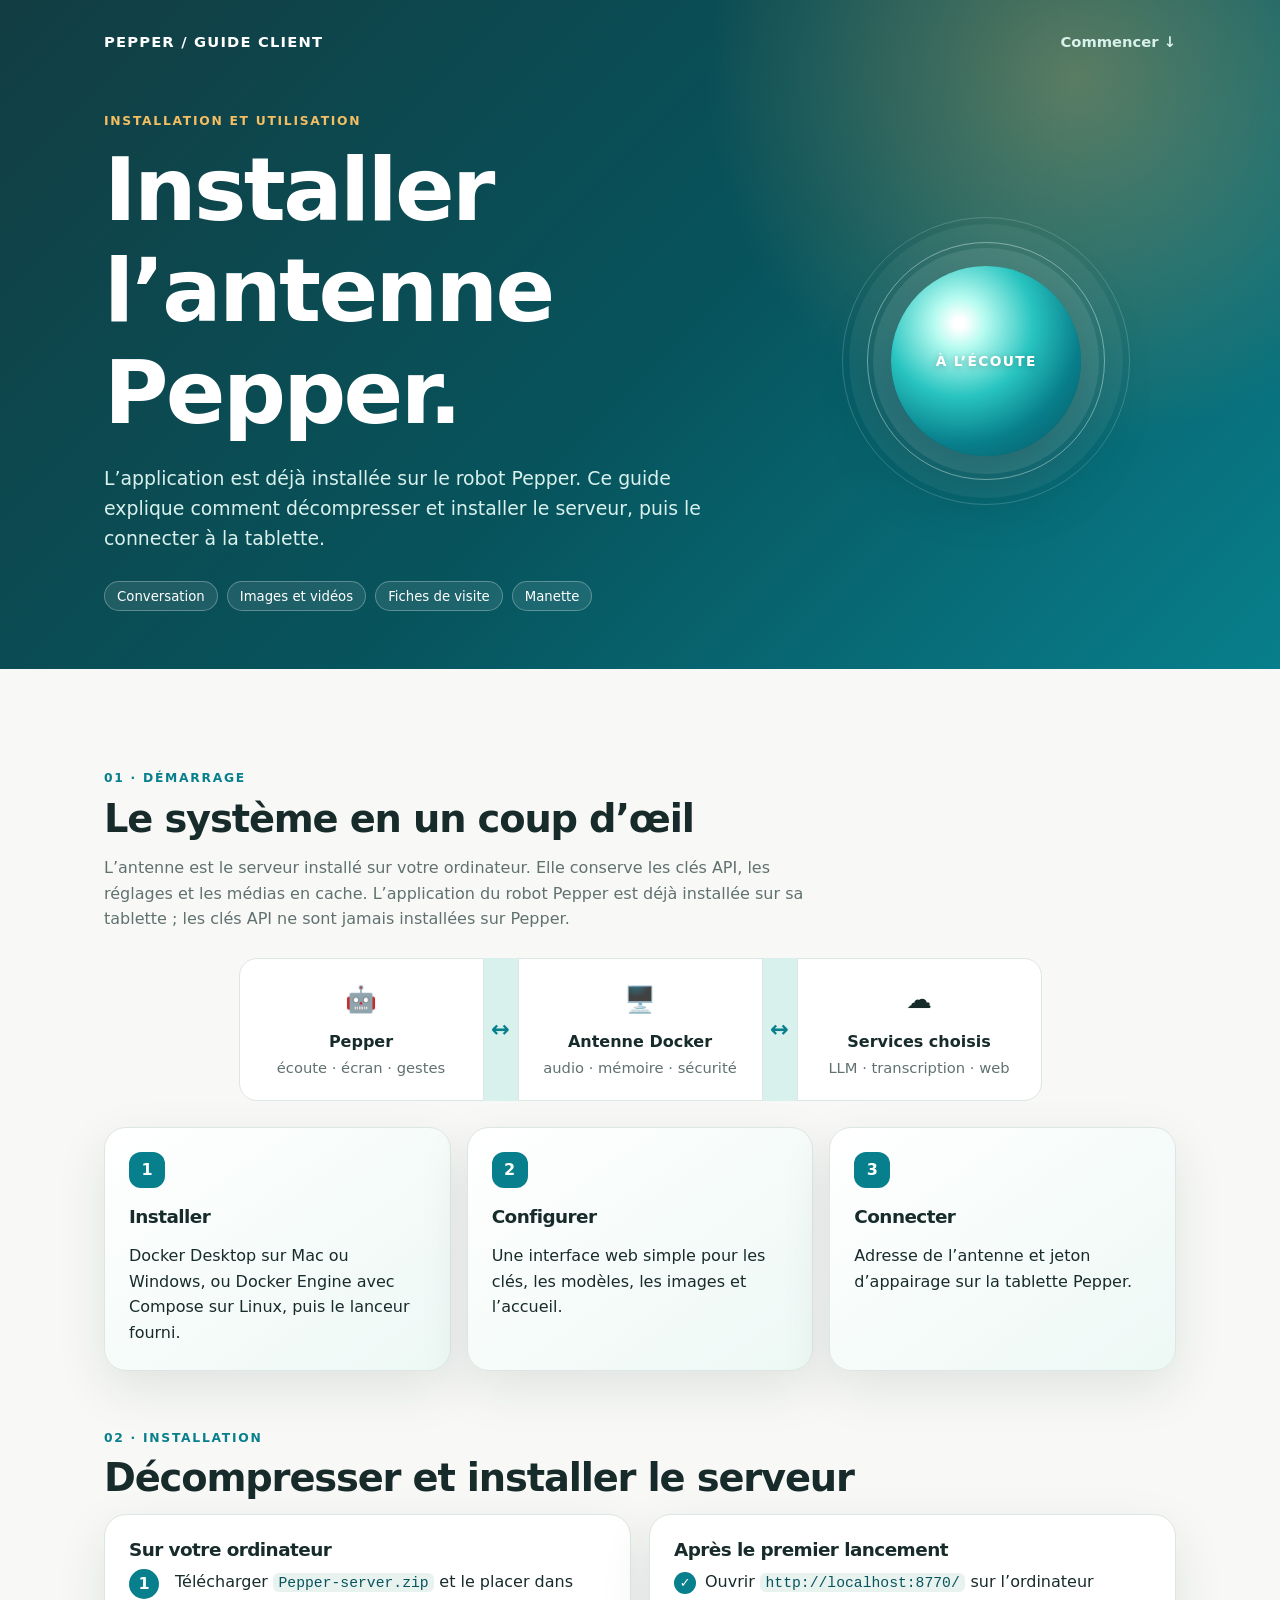
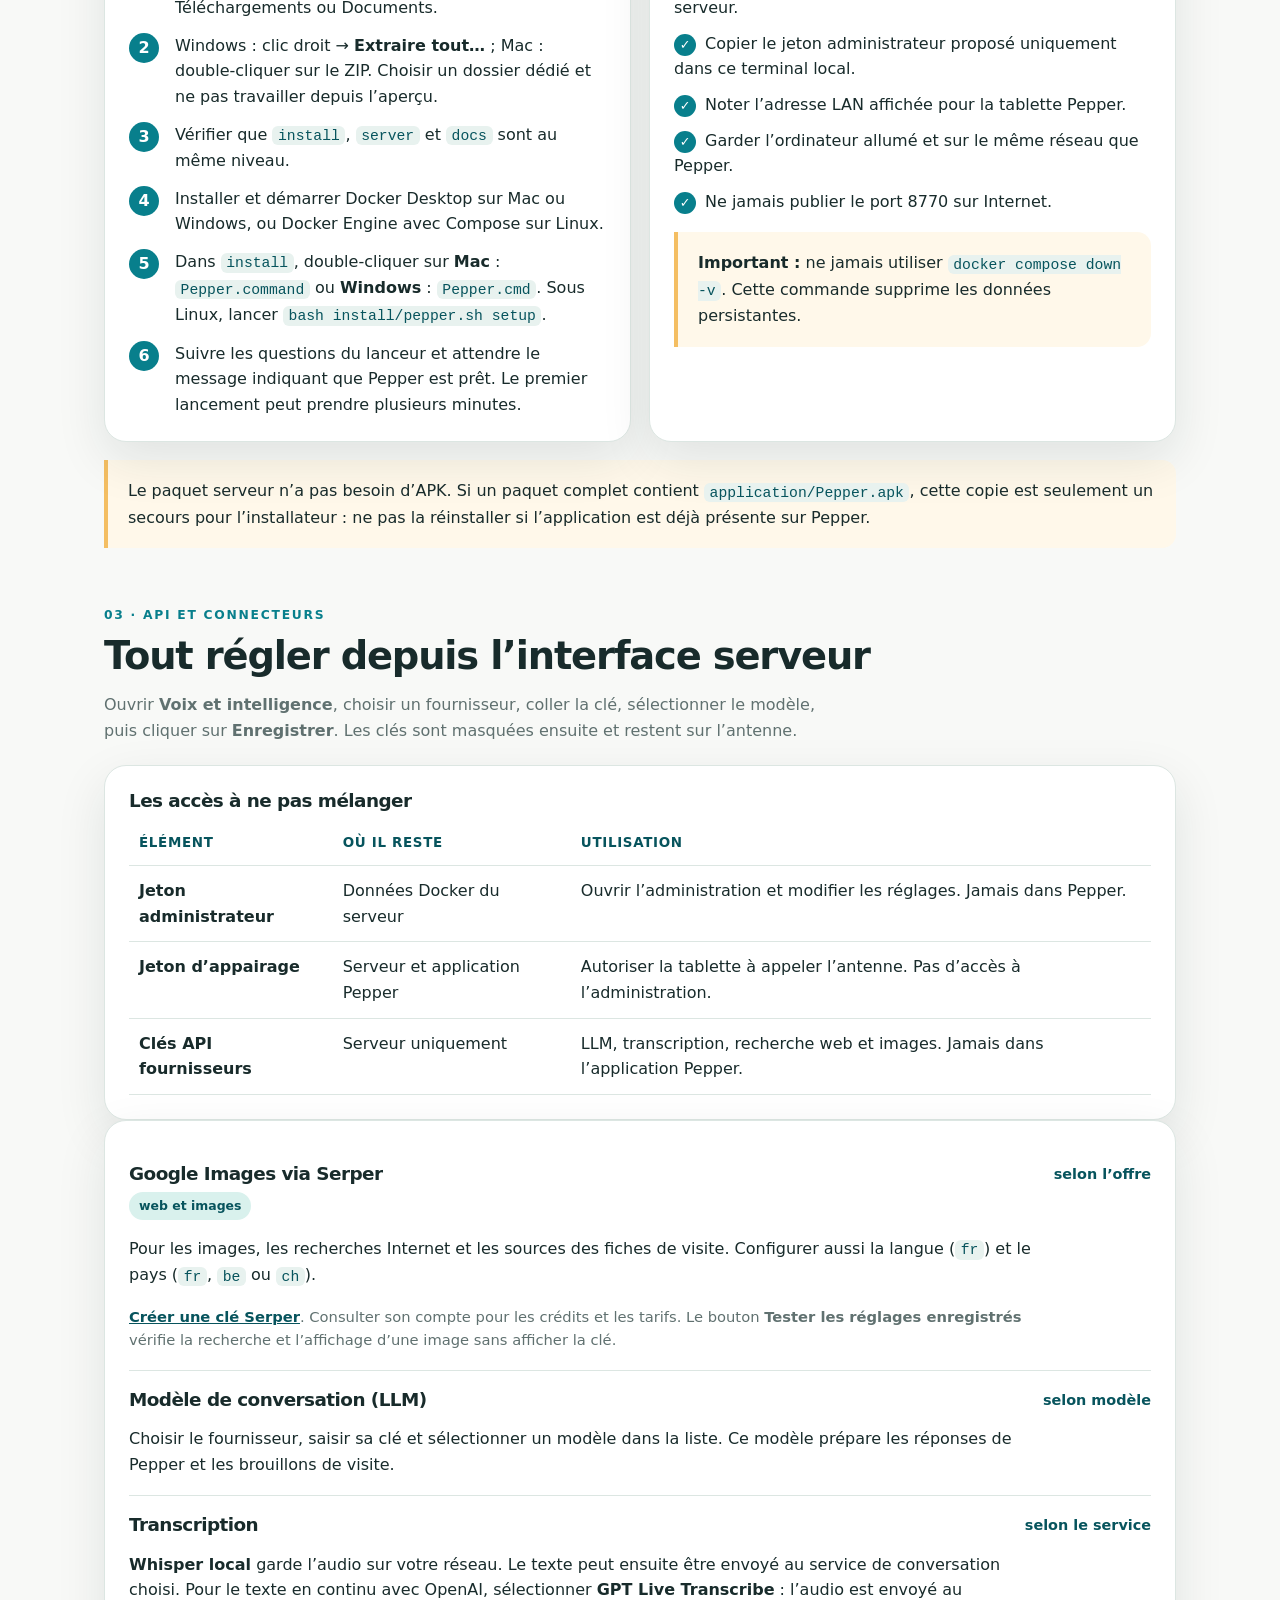
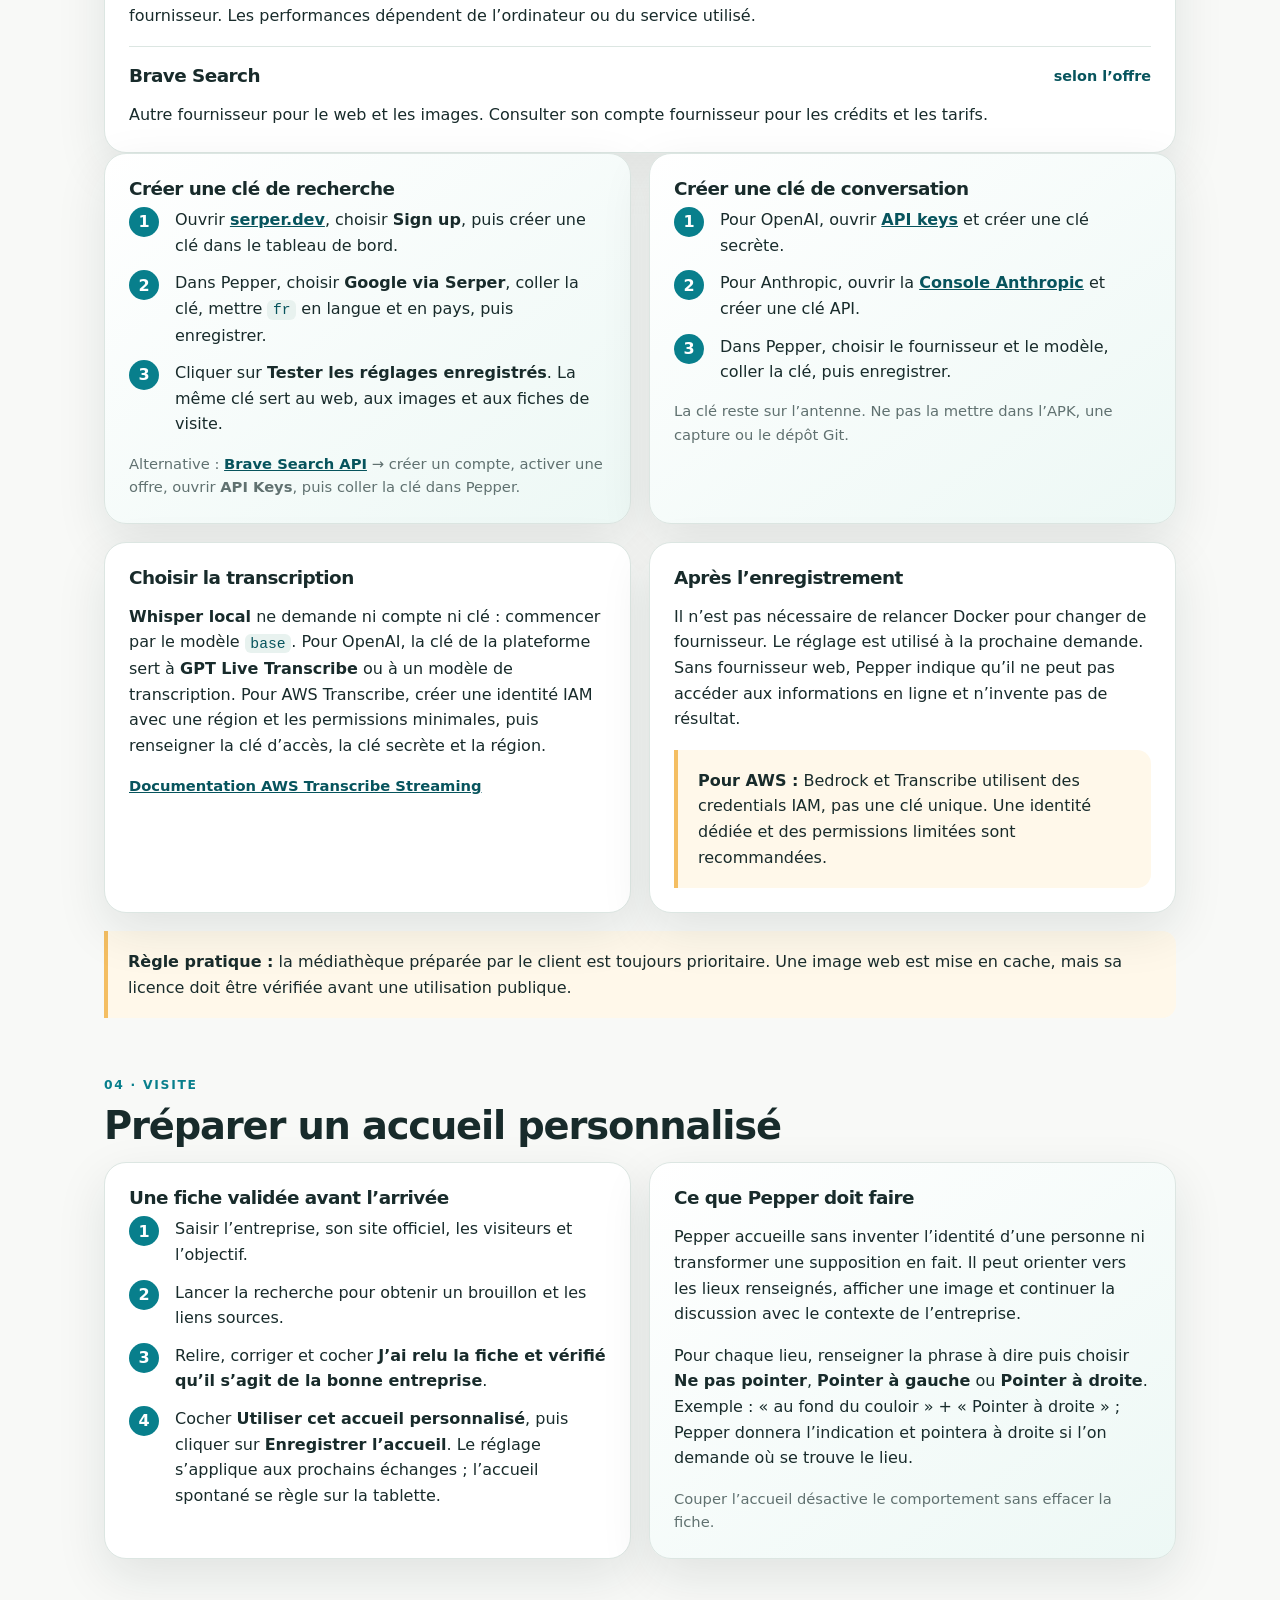
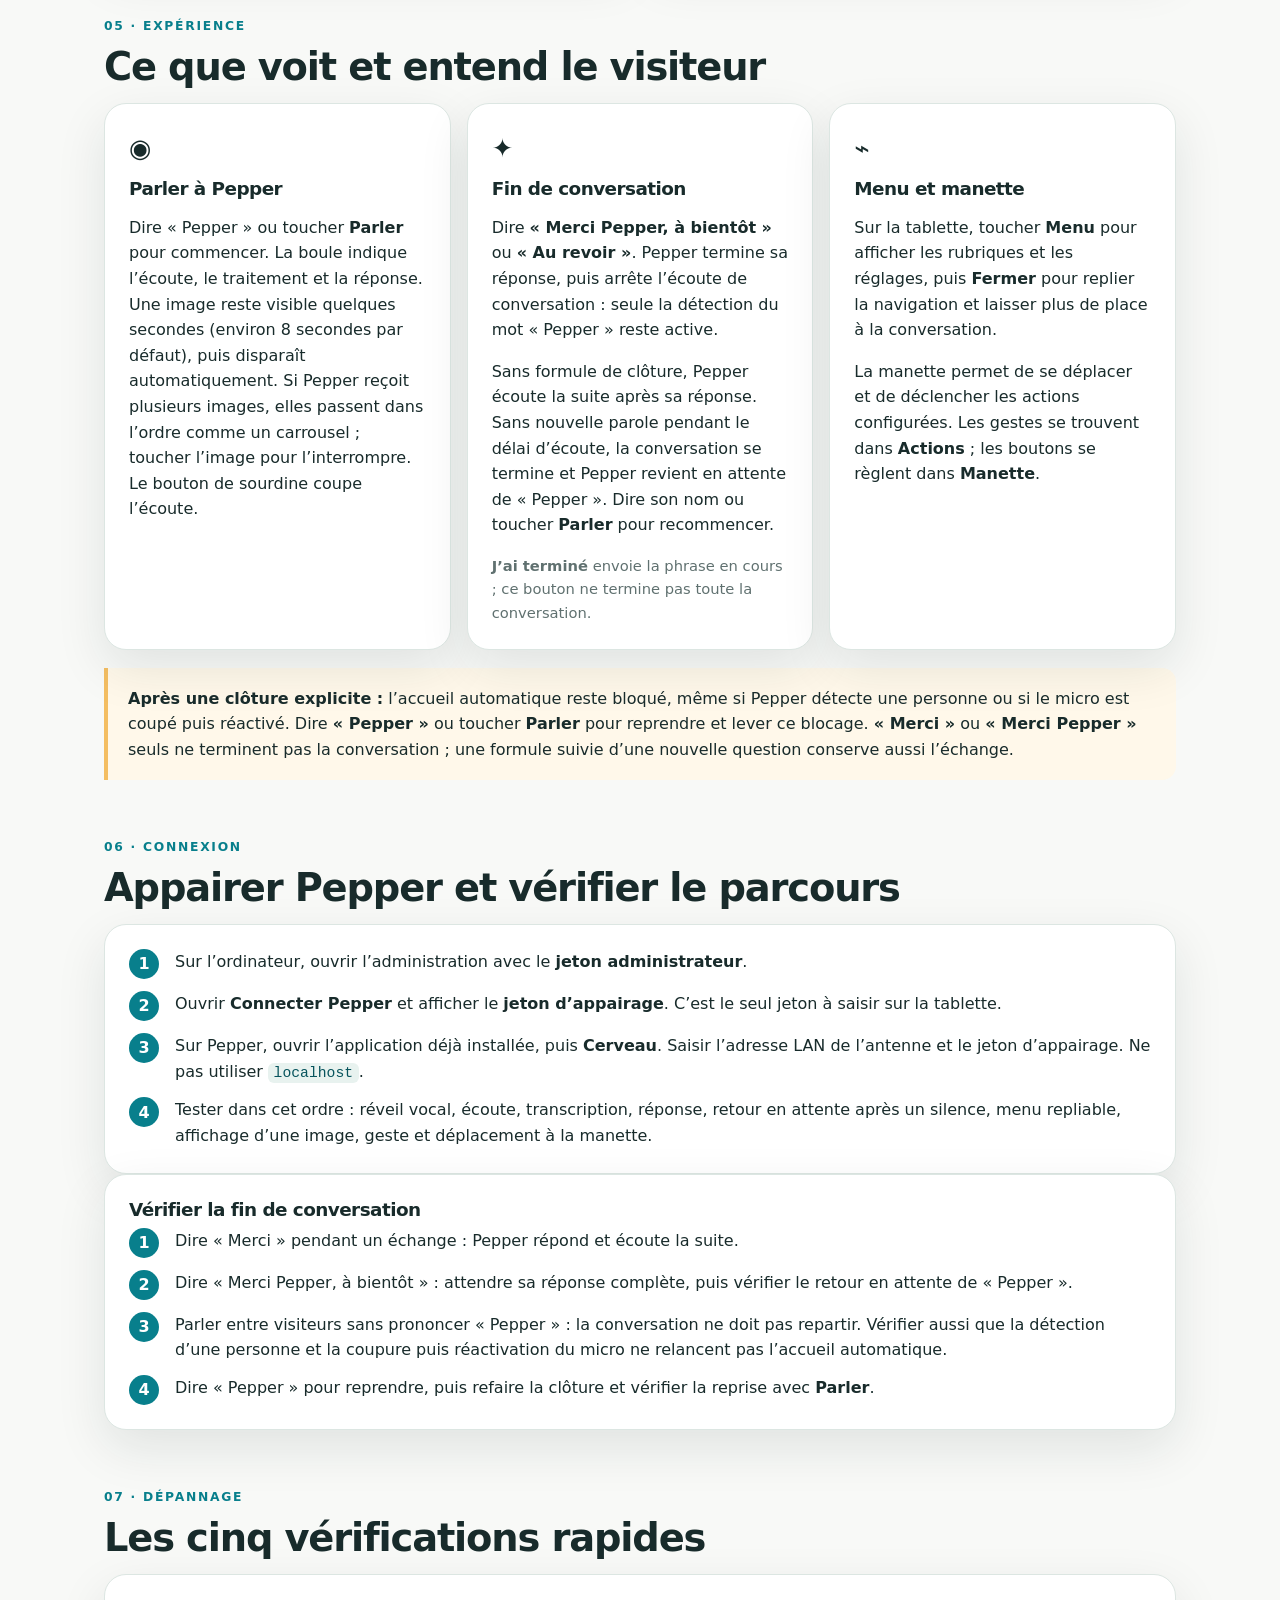
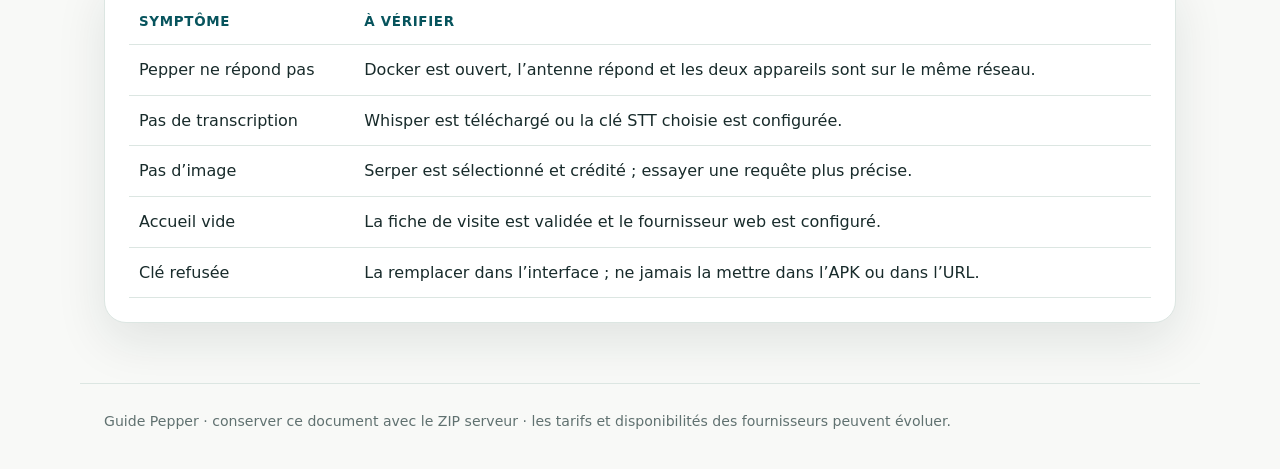
==== commit 5f1d0a75: "Make client archive steps explicit" ====
--- a/docs/PEPPER_CLIENT_GUIDE.html
+++ b/docs/PEPPER_CLIENT_GUIDE.html
@@ -98,7 +98,7 @@
     <section class="section">
       <p class="eyebrow">02 · installation</p><h2>Décompresser et installer le serveur</h2>
       <div class="grid-2">
-        <article class="card"><h3>Sur votre ordinateur</h3><ol class="step-list"><li>Télécharger <code>Pepper-server.zip</code> et le placer dans Téléchargements ou Documents.</li><li>Décompresser tout le ZIP dans un dossier dédié. Vérifier que <code>install</code>, <code>server</code> et <code>docs</code> sont au même niveau.</li><li>Installer et démarrer Docker Desktop sur Mac ou Windows, ou Docker Engine avec Compose sur Linux.</li><li>Dans <code>install</code>, lancer <strong>Mac</strong> : <code>Pepper.command</code>, <strong>Windows</strong> : <code>Pepper.cmd</code>, ou <strong>Linux</strong> : <code>bash install/pepper.sh setup</code>.</li><li>Suivre les questions du lanceur et attendre le message indiquant que Pepper est prêt. Le premier lancement peut prendre plusieurs minutes.</li></ol></article>
+        <article class="card"><h3>Sur votre ordinateur</h3><ol class="step-list"><li>Télécharger <code>Pepper-server.zip</code> et le placer dans Téléchargements ou Documents.</li><li>Windows : clic droit → <strong>Extraire tout…</strong> ; Mac : double-cliquer sur le ZIP. Choisir un dossier dédié et ne pas travailler depuis l’aperçu.</li><li>Vérifier que <code>install</code>, <code>server</code> et <code>docs</code> sont au même niveau.</li><li>Installer et démarrer Docker Desktop sur Mac ou Windows, ou Docker Engine avec Compose sur Linux.</li><li>Dans <code>install</code>, double-cliquer sur <strong>Mac</strong> : <code>Pepper.command</code> ou <strong>Windows</strong> : <code>Pepper.cmd</code>. Sous Linux, lancer <code>bash install/pepper.sh setup</code>.</li><li>Suivre les questions du lanceur et attendre le message indiquant que Pepper est prêt. Le premier lancement peut prendre plusieurs minutes.</li></ol></article>
         <article class="card"><h3>Après le premier lancement</h3><ul class="check"><li>Ouvrir <code>http://localhost:8770/</code> sur l’ordinateur serveur.</li><li>Copier le jeton administrateur proposé uniquement dans ce terminal local.</li><li>Noter l’adresse LAN affichée pour la tablette Pepper.</li><li>Garder l’ordinateur allumé et sur le même réseau que Pepper.</li><li>Ne jamais publier le port 8770 sur Internet.</li></ul><div class="callout"><strong>Important :</strong> ne jamais utiliser <code>docker compose down -v</code>. Cette commande supprime les données persistantes.</div></article>
       </div>
     </section>
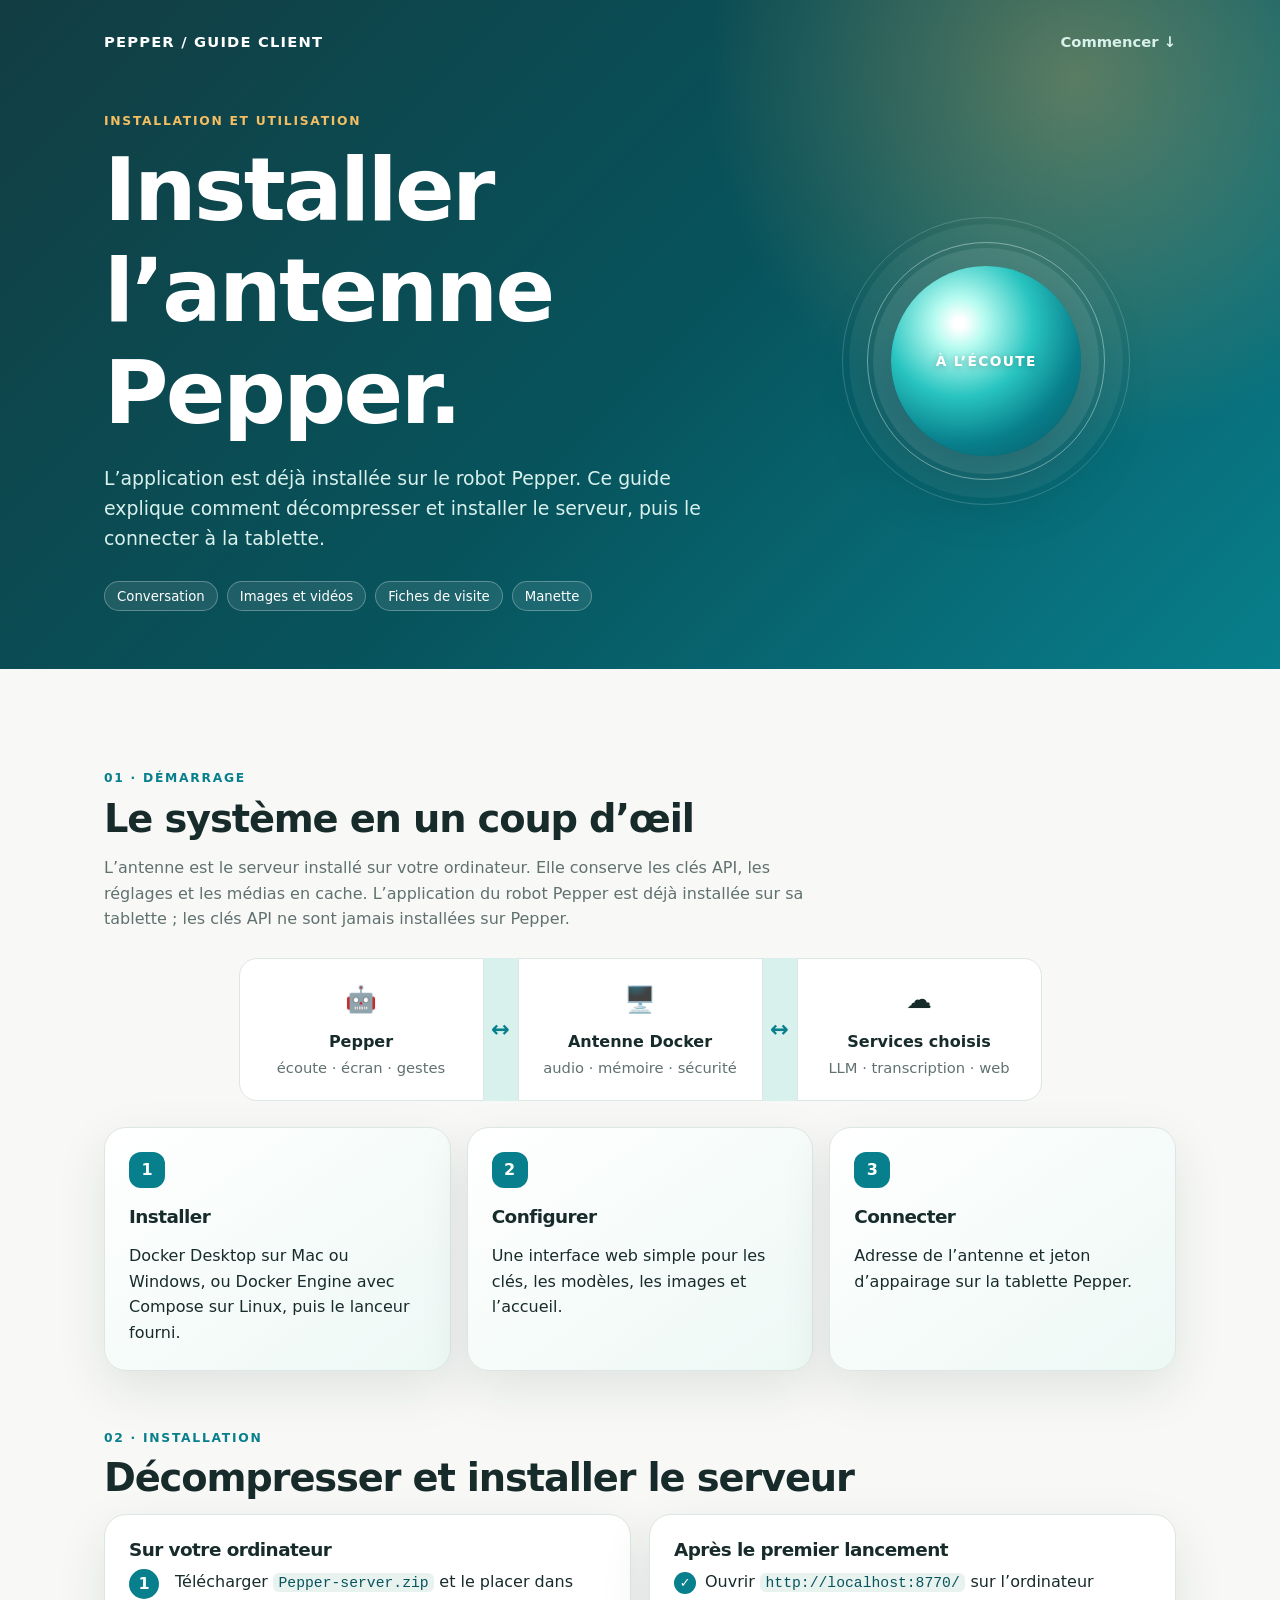
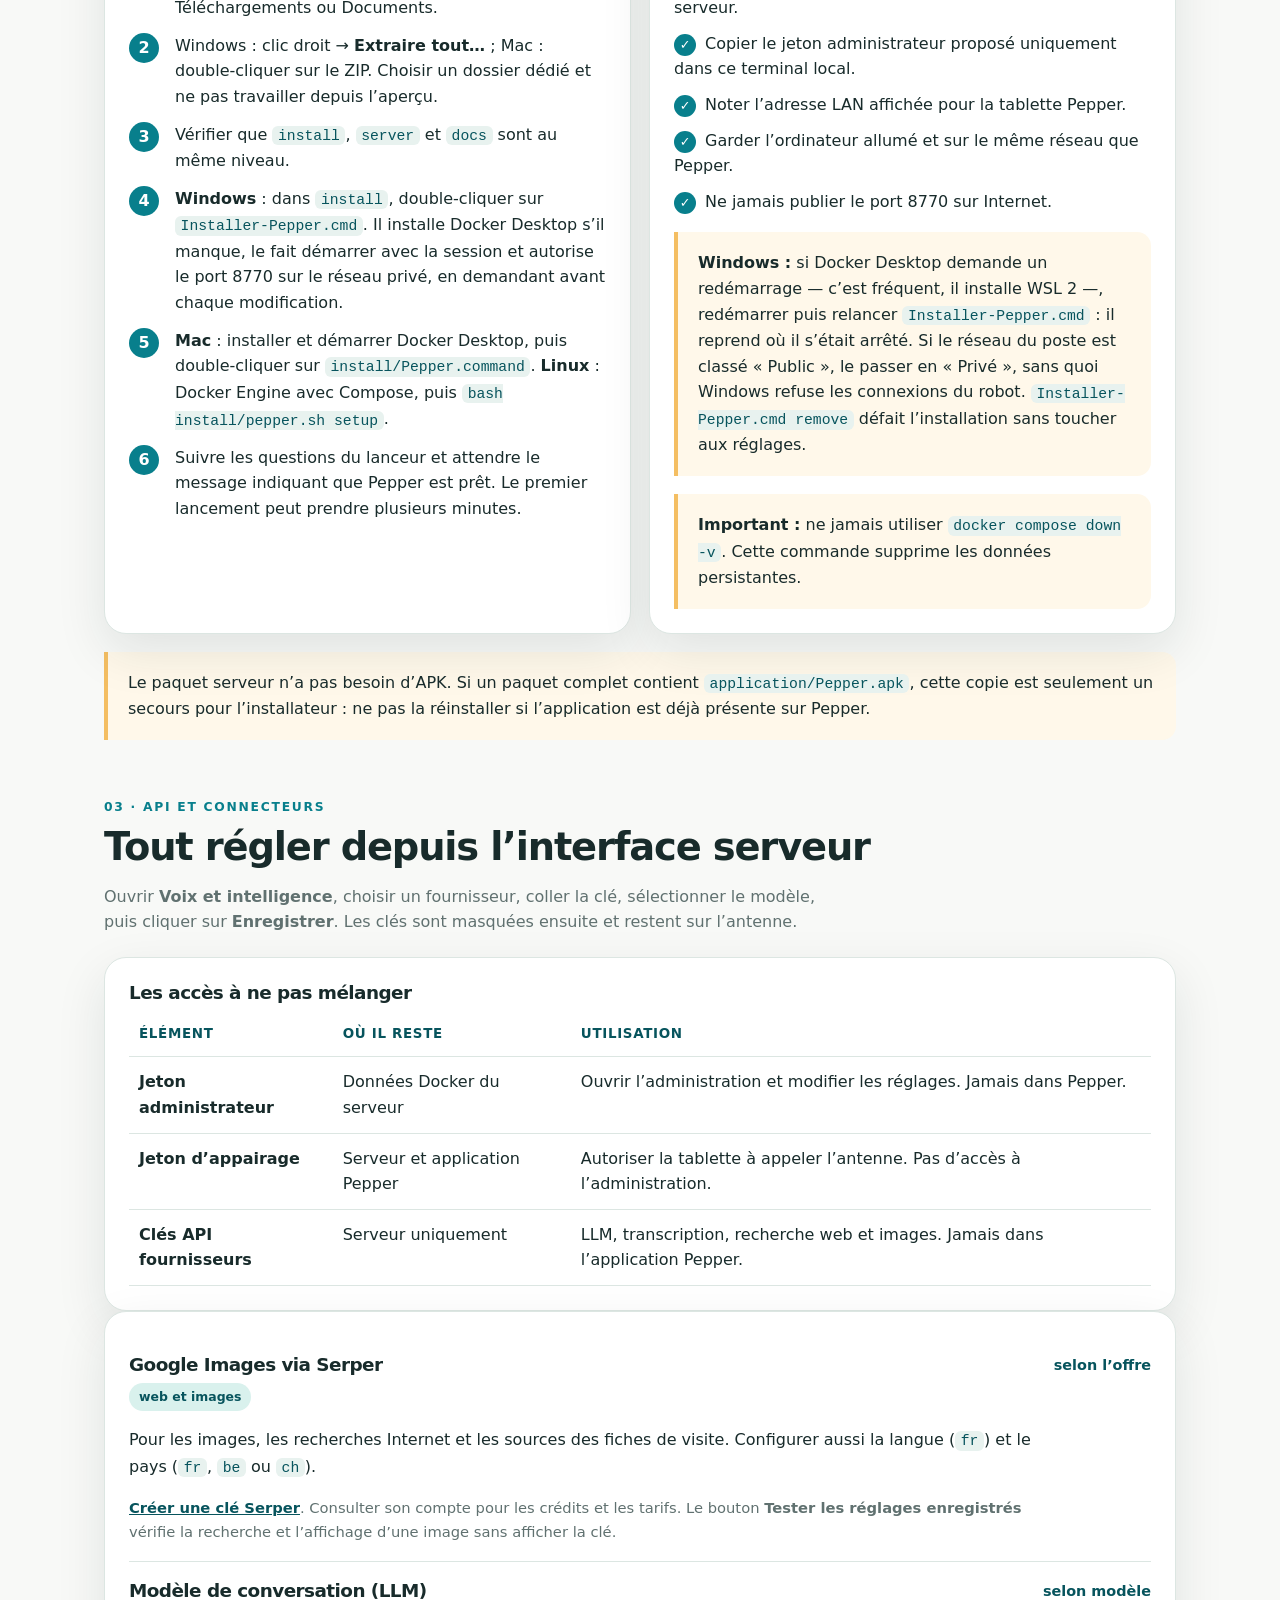
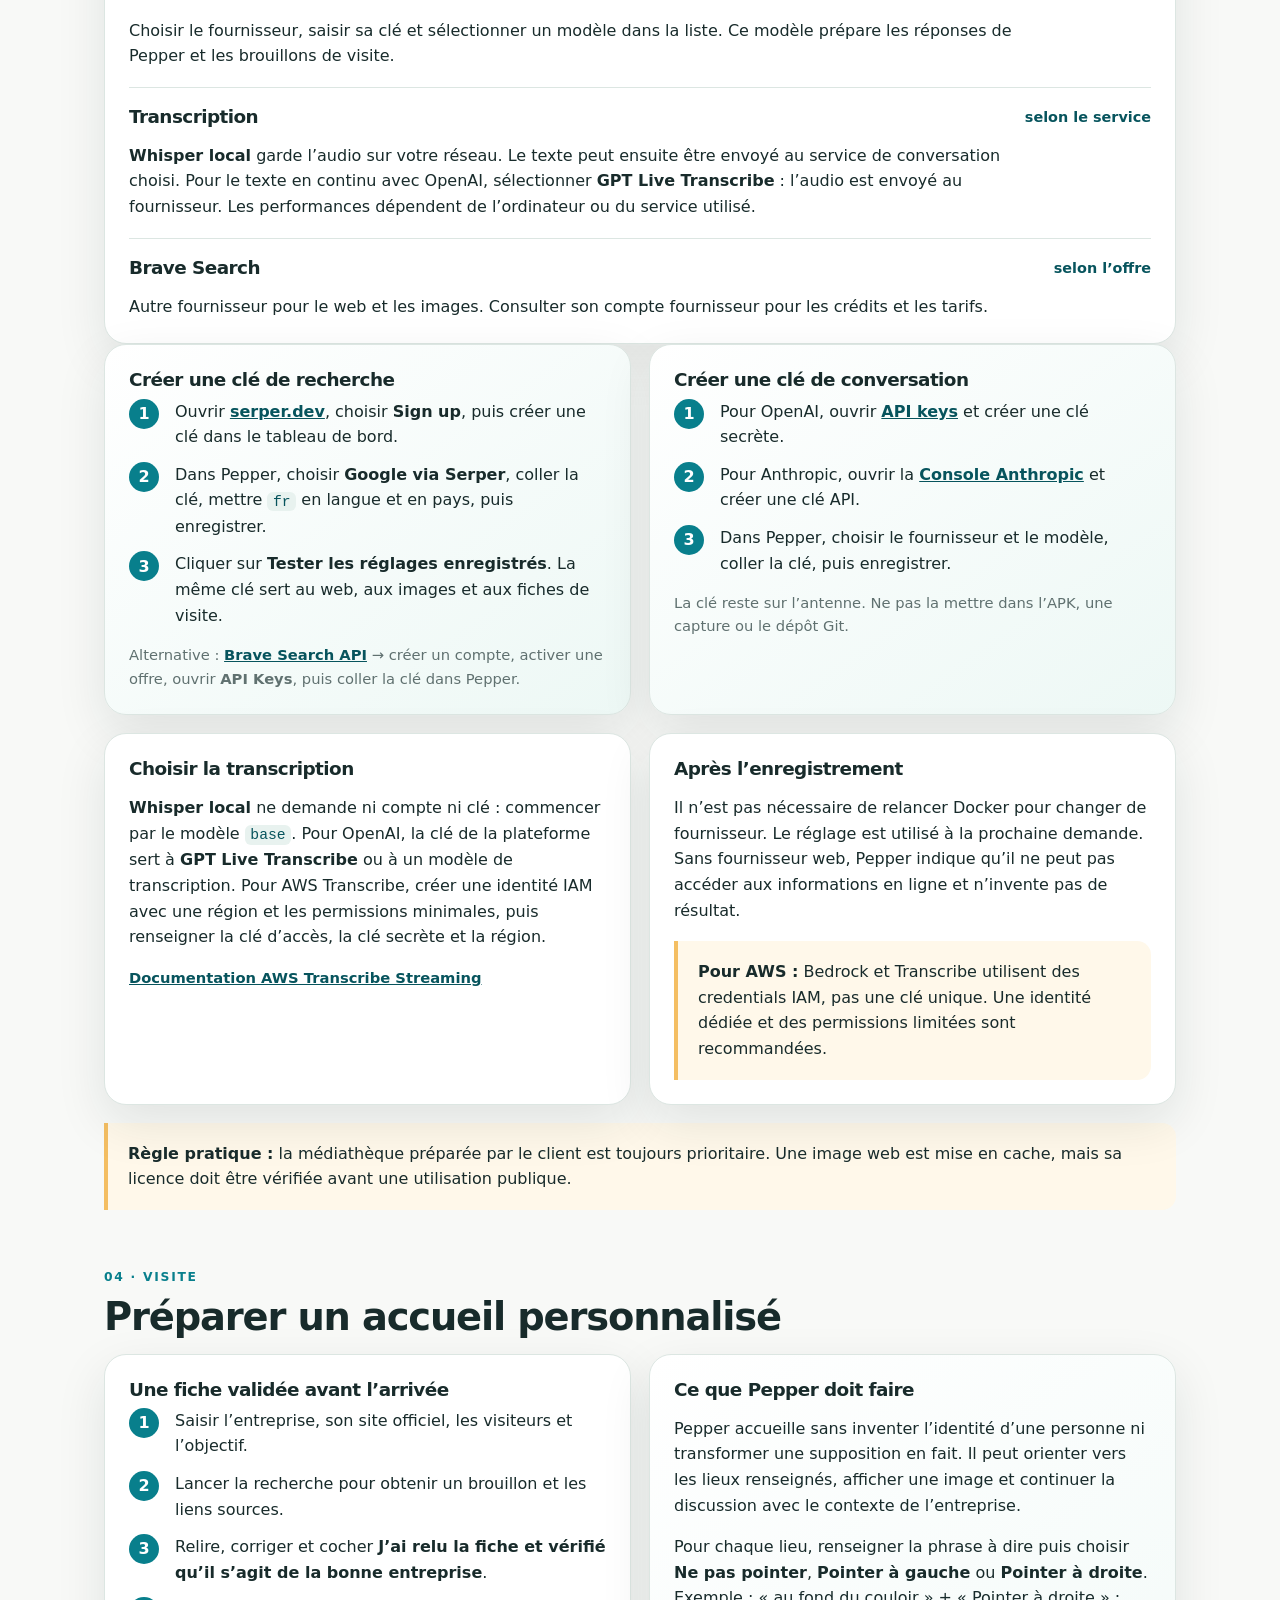
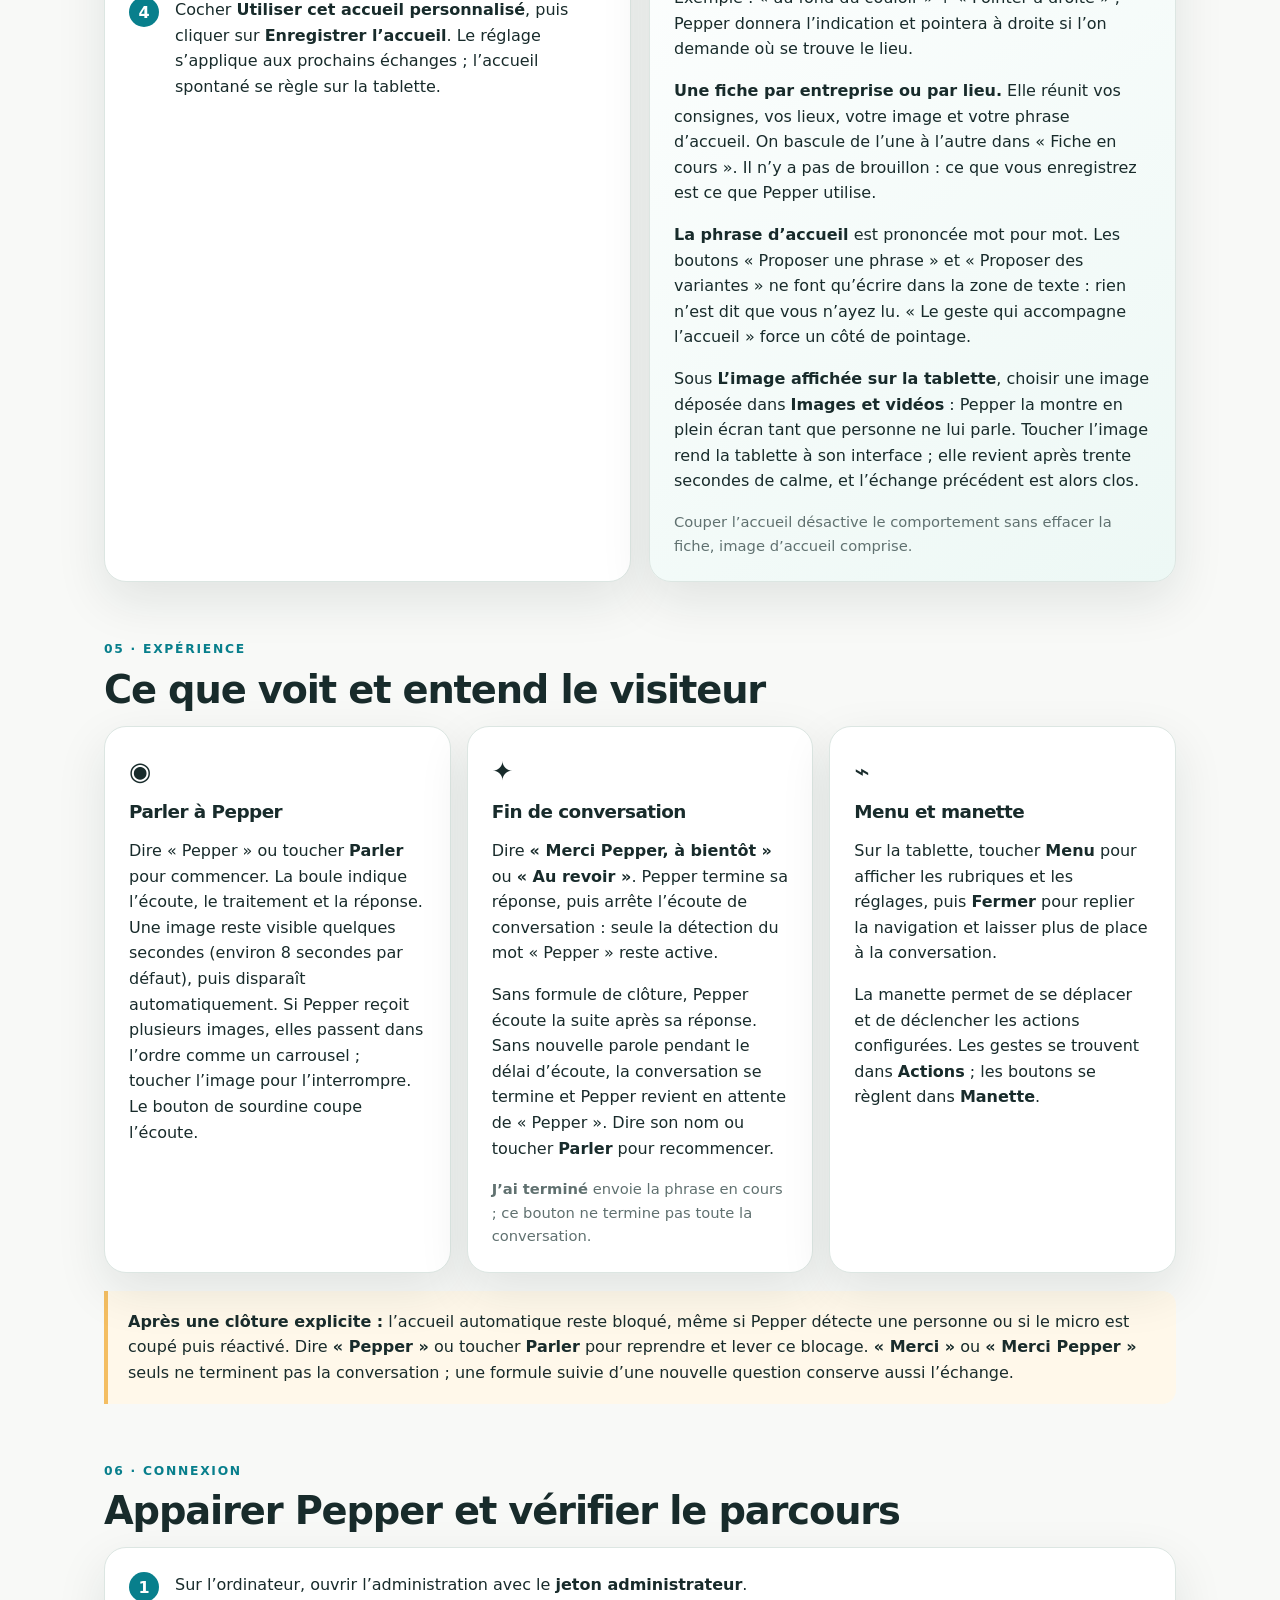
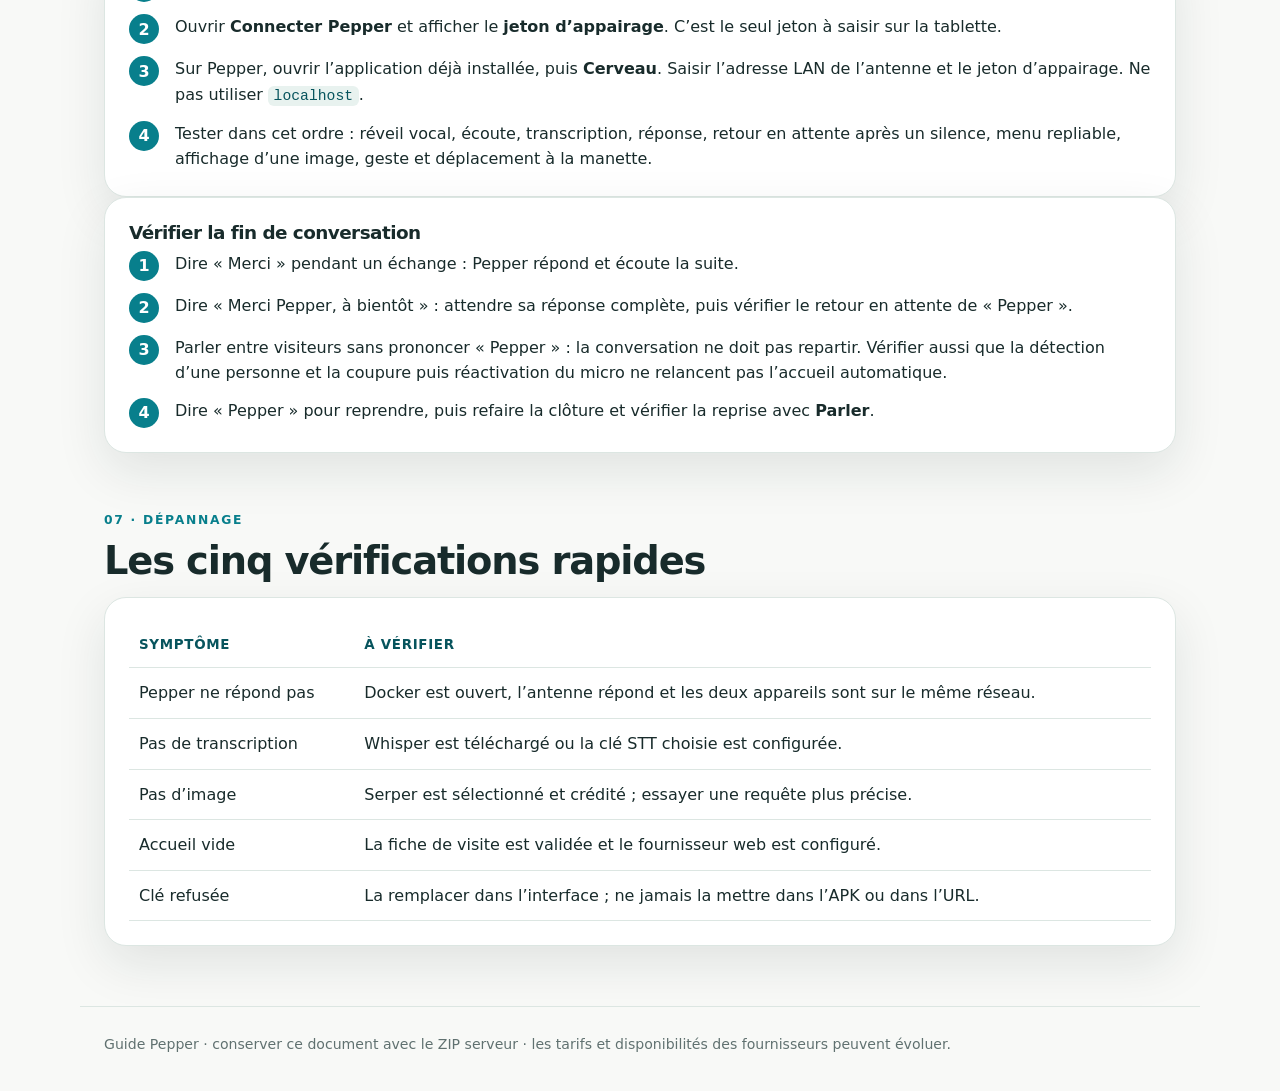
==== commit a375ecfc: "Add hospitality profiles, a spoken-as-written greeting, and a home orientation Named profiles: one p" ====
--- a/docs/PEPPER_CLIENT_GUIDE.html
+++ b/docs/PEPPER_CLIENT_GUIDE.html
@@ -98,8 +98,8 @@
     <section class="section">
       <p class="eyebrow">02 · installation</p><h2>Décompresser et installer le serveur</h2>
       <div class="grid-2">
-        <article class="card"><h3>Sur votre ordinateur</h3><ol class="step-list"><li>Télécharger <code>Pepper-server.zip</code> et le placer dans Téléchargements ou Documents.</li><li>Windows : clic droit → <strong>Extraire tout…</strong> ; Mac : double-cliquer sur le ZIP. Choisir un dossier dédié et ne pas travailler depuis l’aperçu.</li><li>Vérifier que <code>install</code>, <code>server</code> et <code>docs</code> sont au même niveau.</li><li>Installer et démarrer Docker Desktop sur Mac ou Windows, ou Docker Engine avec Compose sur Linux.</li><li>Dans <code>install</code>, double-cliquer sur <strong>Mac</strong> : <code>Pepper.command</code> ou <strong>Windows</strong> : <code>Pepper.cmd</code>. Sous Linux, lancer <code>bash install/pepper.sh setup</code>.</li><li>Suivre les questions du lanceur et attendre le message indiquant que Pepper est prêt. Le premier lancement peut prendre plusieurs minutes.</li></ol></article>
-        <article class="card"><h3>Après le premier lancement</h3><ul class="check"><li>Ouvrir <code>http://localhost:8770/</code> sur l’ordinateur serveur.</li><li>Copier le jeton administrateur proposé uniquement dans ce terminal local.</li><li>Noter l’adresse LAN affichée pour la tablette Pepper.</li><li>Garder l’ordinateur allumé et sur le même réseau que Pepper.</li><li>Ne jamais publier le port 8770 sur Internet.</li></ul><div class="callout"><strong>Important :</strong> ne jamais utiliser <code>docker compose down -v</code>. Cette commande supprime les données persistantes.</div></article>
+        <article class="card"><h3>Sur votre ordinateur</h3><ol class="step-list"><li>Télécharger <code>Pepper-server.zip</code> et le placer dans Téléchargements ou Documents.</li><li>Windows : clic droit → <strong>Extraire tout…</strong> ; Mac : double-cliquer sur le ZIP. Choisir un dossier dédié et ne pas travailler depuis l’aperçu.</li><li>Vérifier que <code>install</code>, <code>server</code> et <code>docs</code> sont au même niveau.</li><li><strong>Windows</strong> : dans <code>install</code>, double-cliquer sur <code>Installer-Pepper.cmd</code>. Il installe Docker Desktop s’il manque, le fait démarrer avec la session et autorise le port 8770 sur le réseau privé, en demandant avant chaque modification.</li><li><strong>Mac</strong> : installer et démarrer Docker Desktop, puis double-cliquer sur <code>install/Pepper.command</code>. <strong>Linux</strong> : Docker Engine avec Compose, puis <code>bash install/pepper.sh setup</code>.</li><li>Suivre les questions du lanceur et attendre le message indiquant que Pepper est prêt. Le premier lancement peut prendre plusieurs minutes.</li></ol></article>
+        <article class="card"><h3>Après le premier lancement</h3><ul class="check"><li>Ouvrir <code>http://localhost:8770/</code> sur l’ordinateur serveur.</li><li>Copier le jeton administrateur proposé uniquement dans ce terminal local.</li><li>Noter l’adresse LAN affichée pour la tablette Pepper.</li><li>Garder l’ordinateur allumé et sur le même réseau que Pepper.</li><li>Ne jamais publier le port 8770 sur Internet.</li></ul><div class="callout"><strong>Windows :</strong> si Docker Desktop demande un redémarrage — c’est fréquent, il installe WSL 2 —, redémarrer puis relancer <code>Installer-Pepper.cmd</code> : il reprend où il s’était arrêté. Si le réseau du poste est classé « Public », le passer en « Privé », sans quoi Windows refuse les connexions du robot. <code>Installer-Pepper.cmd remove</code> défait l’installation sans toucher aux réglages.</div><div class="callout"><strong>Important :</strong> ne jamais utiliser <code>docker compose down -v</code>. Cette commande supprime les données persistantes.</div></article>
       </div>
     </section>
 
@@ -128,7 +128,7 @@
       <p class="eyebrow">04 · visite</p><h2>Préparer un accueil personnalisé</h2>
       <div class="grid-2">
         <article class="card"><h3>Une fiche validée avant l’arrivée</h3><ol class="step-list"><li>Saisir l’entreprise, son site officiel, les visiteurs et l’objectif.</li><li>Lancer la recherche pour obtenir un brouillon et les liens sources.</li><li>Relire, corriger et cocher <strong>J’ai relu la fiche et vérifié qu’il s’agit de la bonne entreprise</strong>.</li><li>Cocher <strong>Utiliser cet accueil personnalisé</strong>, puis cliquer sur <strong>Enregistrer l’accueil</strong>. Le réglage s’applique aux prochains échanges ; l’accueil spontané se règle sur la tablette.</li></ol></article>
-        <article class="card soft"><h3>Ce que Pepper doit faire</h3><p>Pepper accueille sans inventer l’identité d’une personne ni transformer une supposition en fait. Il peut orienter vers les lieux renseignés, afficher une image et continuer la discussion avec le contexte de l’entreprise.</p><p>Pour chaque lieu, renseigner la phrase à dire puis choisir <strong>Ne pas pointer</strong>, <strong>Pointer à gauche</strong> ou <strong>Pointer à droite</strong>. Exemple : « au fond du couloir » + « Pointer à droite » ; Pepper donnera l’indication et pointera à droite si l’on demande où se trouve le lieu.</p><p class="mini">Couper l’accueil désactive le comportement sans effacer la fiche.</p></article>
+        <article class="card soft"><h3>Ce que Pepper doit faire</h3><p>Pepper accueille sans inventer l’identité d’une personne ni transformer une supposition en fait. Il peut orienter vers les lieux renseignés, afficher une image et continuer la discussion avec le contexte de l’entreprise.</p><p>Pour chaque lieu, renseigner la phrase à dire puis choisir <strong>Ne pas pointer</strong>, <strong>Pointer à gauche</strong> ou <strong>Pointer à droite</strong>. Exemple : « au fond du couloir » + « Pointer à droite » ; Pepper donnera l’indication et pointera à droite si l’on demande où se trouve le lieu.</p><p><strong>Une fiche par entreprise ou par lieu.</strong> Elle réunit vos consignes, vos lieux, votre image et votre phrase d’accueil. On bascule de l’une à l’autre dans « Fiche en cours ». Il n’y a pas de brouillon : ce que vous enregistrez est ce que Pepper utilise.</p><p><strong>La phrase d’accueil</strong> est prononcée mot pour mot. Les boutons « Proposer une phrase » et « Proposer des variantes » ne font qu’écrire dans la zone de texte : rien n’est dit que vous n’ayez lu. « Le geste qui accompagne l’accueil » force un côté de pointage.</p><p>Sous <strong>L’image affichée sur la tablette</strong>, choisir une image déposée dans <strong>Images et vidéos</strong> : Pepper la montre en plein écran tant que personne ne lui parle. Toucher l’image rend la tablette à son interface ; elle revient après trente secondes de calme, et l’échange précédent est alors clos.</p><p class="mini">Couper l’accueil désactive le comportement sans effacer la fiche, image d’accueil comprise.</p></article>
       </div>
     </section>
 
